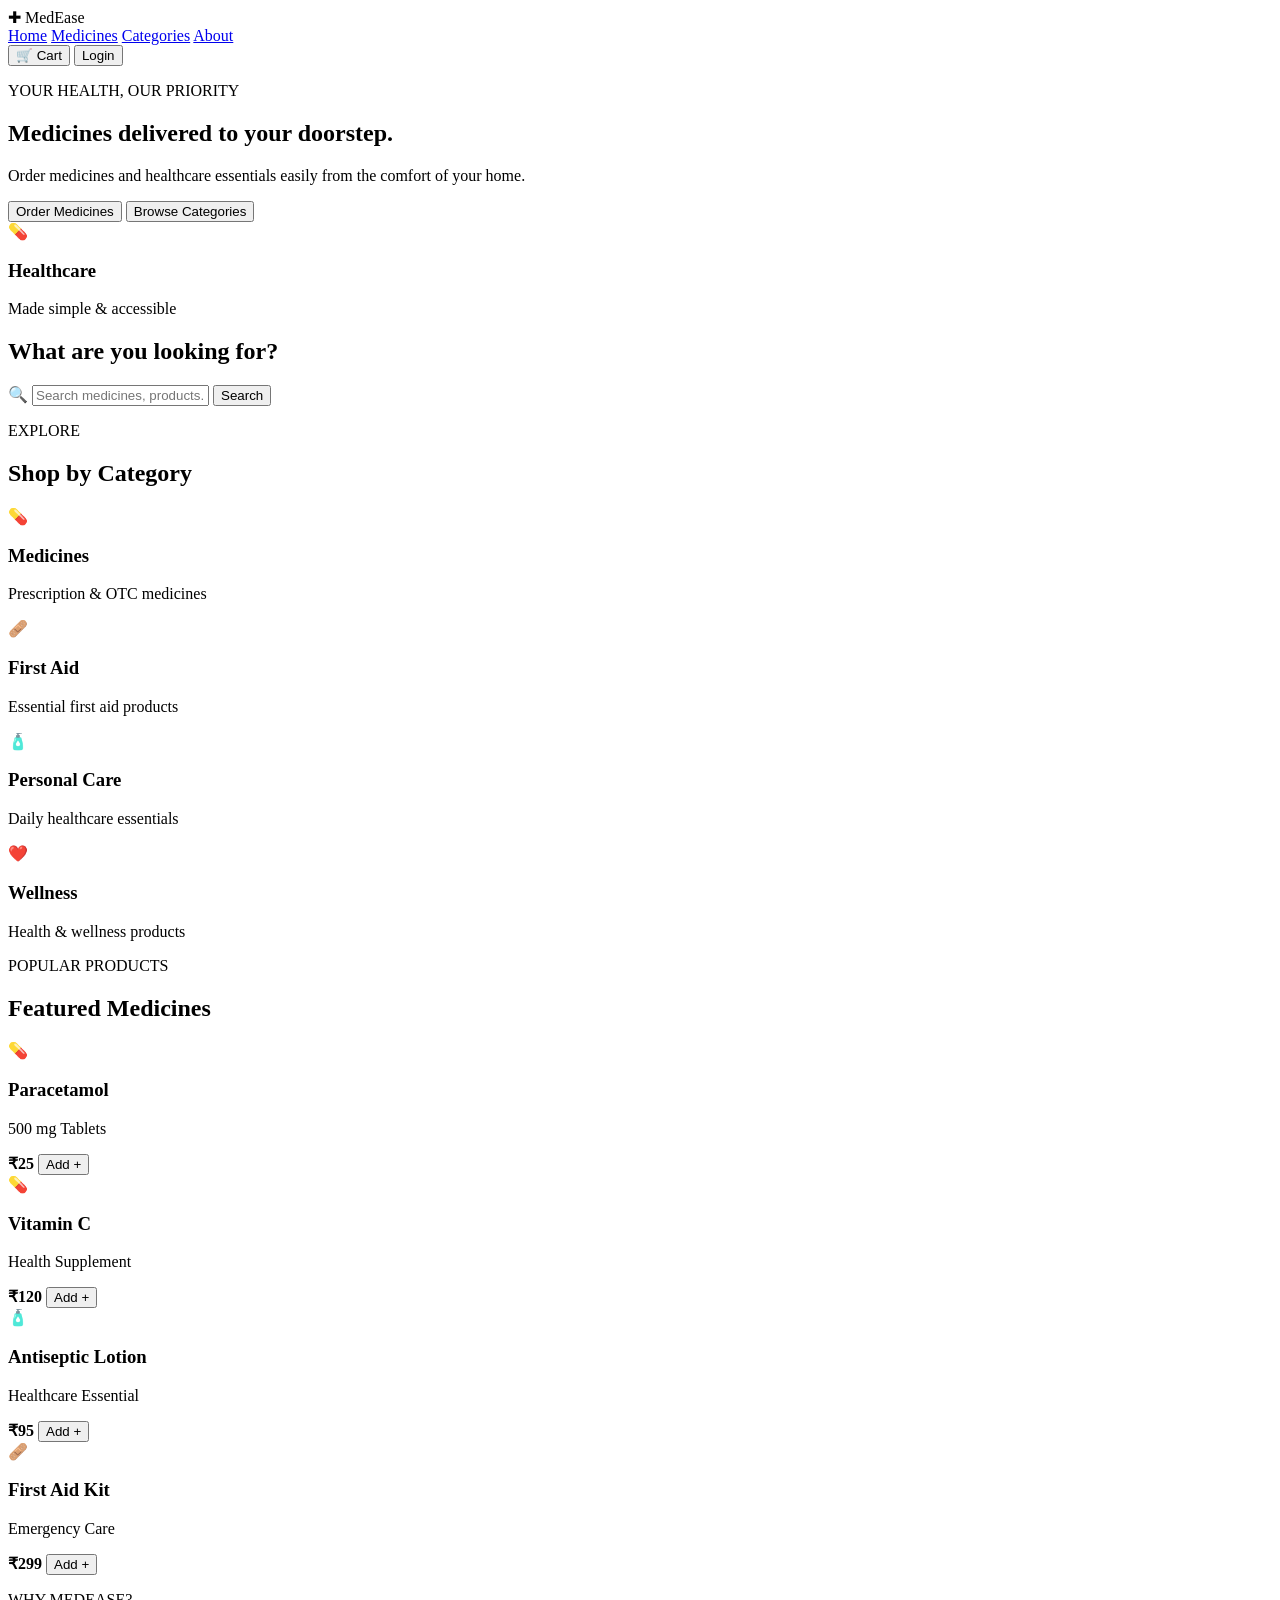
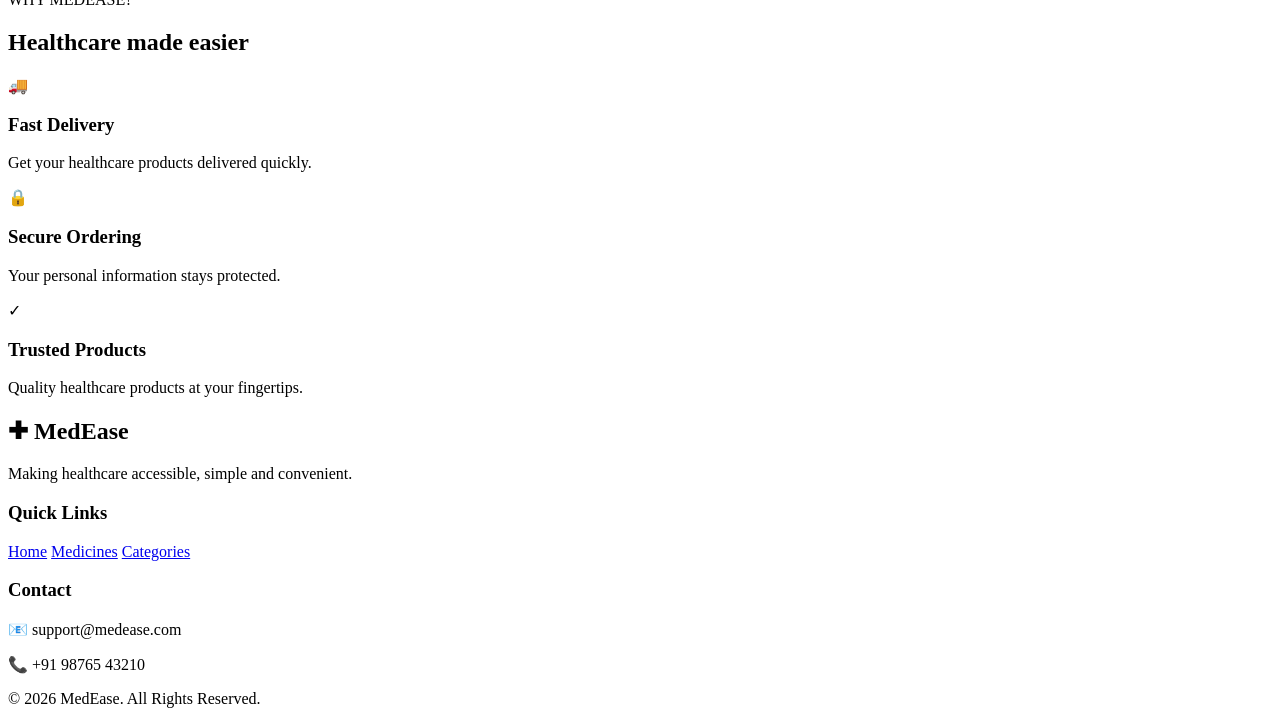
==== index.html @ 1527b053 "Create index.html" ====
<!DOCTYPE html>
<html lang="en">
<head>
    <meta charset="UTF-8">
    <meta name="viewport" content="width=device-width, initial-scale=1.0">

    <title>MedEase - Online Pharmacy</title>

    <link rel="stylesheet" href="style.css">
</head>

<body>

    <!-- Navigation Bar -->
    <header>
        <nav class="navbar">

            <div class="logo">
                <span>✚</span> MedEase
            </div>

            <div class="nav-links">
                <a href="#home">Home</a>
                <a href="#medicines">Medicines</a>
                <a href="#categories">Categories</a>
                <a href="#about">About</a>
            </div>

            <div class="nav-buttons">
                <button class="cart-btn">🛒 Cart</button>
                <button class="login-btn">Login</button>
            </div>

        </nav>
    </header>


    <!-- Hero Section -->
    <section class="hero" id="home">

        <div class="hero-content">

            <p class="small-title">YOUR HEALTH, OUR PRIORITY</p>

            <h1>
                Medicines delivered
                <span>to your doorstep.</span>
            </h1>

            <p class="hero-text">
                Order medicines and healthcare essentials easily
                from the comfort of your home.
            </p>

            <div class="hero-buttons">
                <button class="primary-btn">
                    Order Medicines
                </button>

                <button class="secondary-btn">
                    Browse Categories
                </button>
            </div>

        </div>

        <div class="hero-image">

            <div class="medicine-card">
                <div class="medicine-icon">💊</div>
                <h3>Healthcare</h3>
                <p>Made simple & accessible</p>
            </div>

        </div>

    </section>


    <!-- Search Section -->
    <section class="search-section">

        <h2>What are you looking for?</h2>

        <div class="search-box">

            <span>🔍</span>

            <input
                type="text"
                placeholder="Search medicines, products..."
            >

            <button>Search</button>

        </div>

    </section>


    <!-- Categories -->
    <section class="categories" id="categories">

        <div class="section-heading">
            <p>EXPLORE</p>
            <h2>Shop by Category</h2>
        </div>

        <div class="category-container">

            <div class="category-card">
                <div class="category-icon">💊</div>
                <h3>Medicines</h3>
                <p>Prescription & OTC medicines</p>
            </div>

            <div class="category-card">
                <div class="category-icon">🩹</div>
                <h3>First Aid</h3>
                <p>Essential first aid products</p>
            </div>

            <div class="category-card">
                <div class="category-icon">🧴</div>
                <h3>Personal Care</h3>
                <p>Daily healthcare essentials</p>
            </div>

            <div class="category-card">
                <div class="category-icon">❤️</div>
                <h3>Wellness</h3>
                <p>Health & wellness products</p>
            </div>

        </div>

    </section>


    <!-- Popular Medicines -->
    <section class="medicines" id="medicines">

        <div class="section-heading">

            <p>POPULAR PRODUCTS</p>

            <h2>Featured Medicines</h2>

        </div>

        <div class="medicine-container">

            <div class="product-card">

                <div class="product-image">💊</div>

                <h3>Paracetamol</h3>

                <p>500 mg Tablets</p>

                <div class="product-bottom">

                    <strong>₹25</strong>

                    <button>Add +</button>

                </div>

            </div>


            <div class="product-card">

                <div class="product-image">💊</div>

                <h3>Vitamin C</h3>

                <p>Health Supplement</p>

                <div class="product-bottom">

                    <strong>₹120</strong>

                    <button>Add +</button>

                </div>

            </div>


            <div class="product-card">

                <div class="product-image">🧴</div>

                <h3>Antiseptic Lotion</h3>

                <p>Healthcare Essential</p>

                <div class="product-bottom">

                    <strong>₹95</strong>

                    <button>Add +</button>

                </div>

            </div>


            <div class="product-card">

                <div class="product-image">🩹</div>

                <h3>First Aid Kit</h3>

                <p>Emergency Care</p>

                <div class="product-bottom">

                    <strong>₹299</strong>

                    <button>Add +</button>

                </div>

            </div>

        </div>

    </section>


    <!-- Why Choose Us -->
    <section class="why-us" id="about">

        <div class="section-heading">

            <p>WHY MEDEASE?</p>

            <h2>Healthcare made easier</h2>

        </div>

        <div class="features">

            <div class="feature">
                <span>🚚</span>
                <h3>Fast Delivery</h3>
                <p>Get your healthcare products delivered quickly.</p>
            </div>

            <div class="feature">
                <span>🔒</span>
                <h3>Secure Ordering</h3>
                <p>Your personal information stays protected.</p>
            </div>

            <div class="feature">
                <span>✓</span>
                <h3>Trusted Products</h3>
                <p>Quality healthcare products at your fingertips.</p>
            </div>

        </div>

    </section>


    <!-- Footer -->
    <footer>

        <div class="footer-content">

            <div>
                <h2>✚ MedEase</h2>
                <p>
                    Making healthcare accessible,
                    simple and convenient.
                </p>
            </div>

            <div>
                <h3>Quick Links</h3>
                <a href="#home">Home</a>
                <a href="#medicines">Medicines</a>
                <a href="#categories">Categories</a>
            </div>

            <div>
                <h3>Contact</h3>
                <p>📧 support@medease.com</p>
                <p>📞 +91 98765 43210</p>
            </div>

        </div>

        <div class="footer-bottom">
            © 2026 MedEase. All Rights Reserved.
        </div>

    </footer>


    <script src="script.js"></script>

</body>
</html>
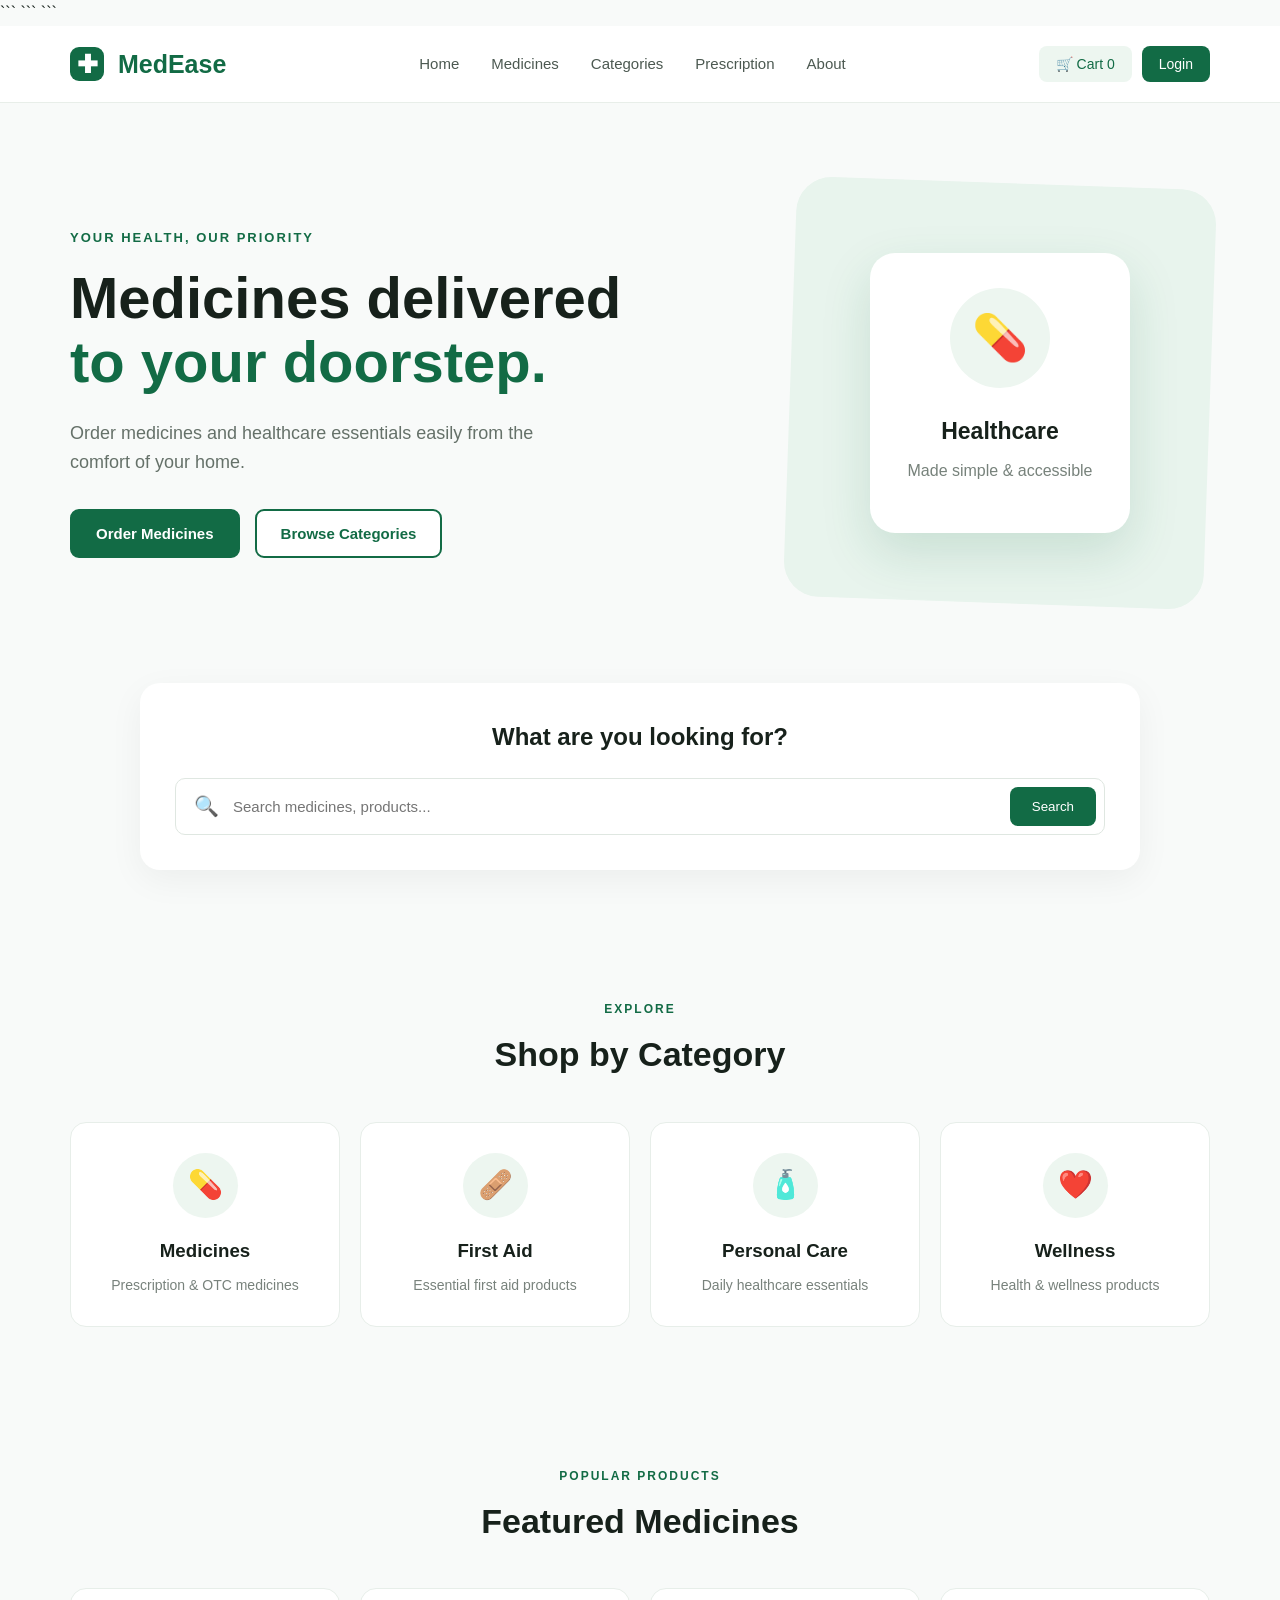
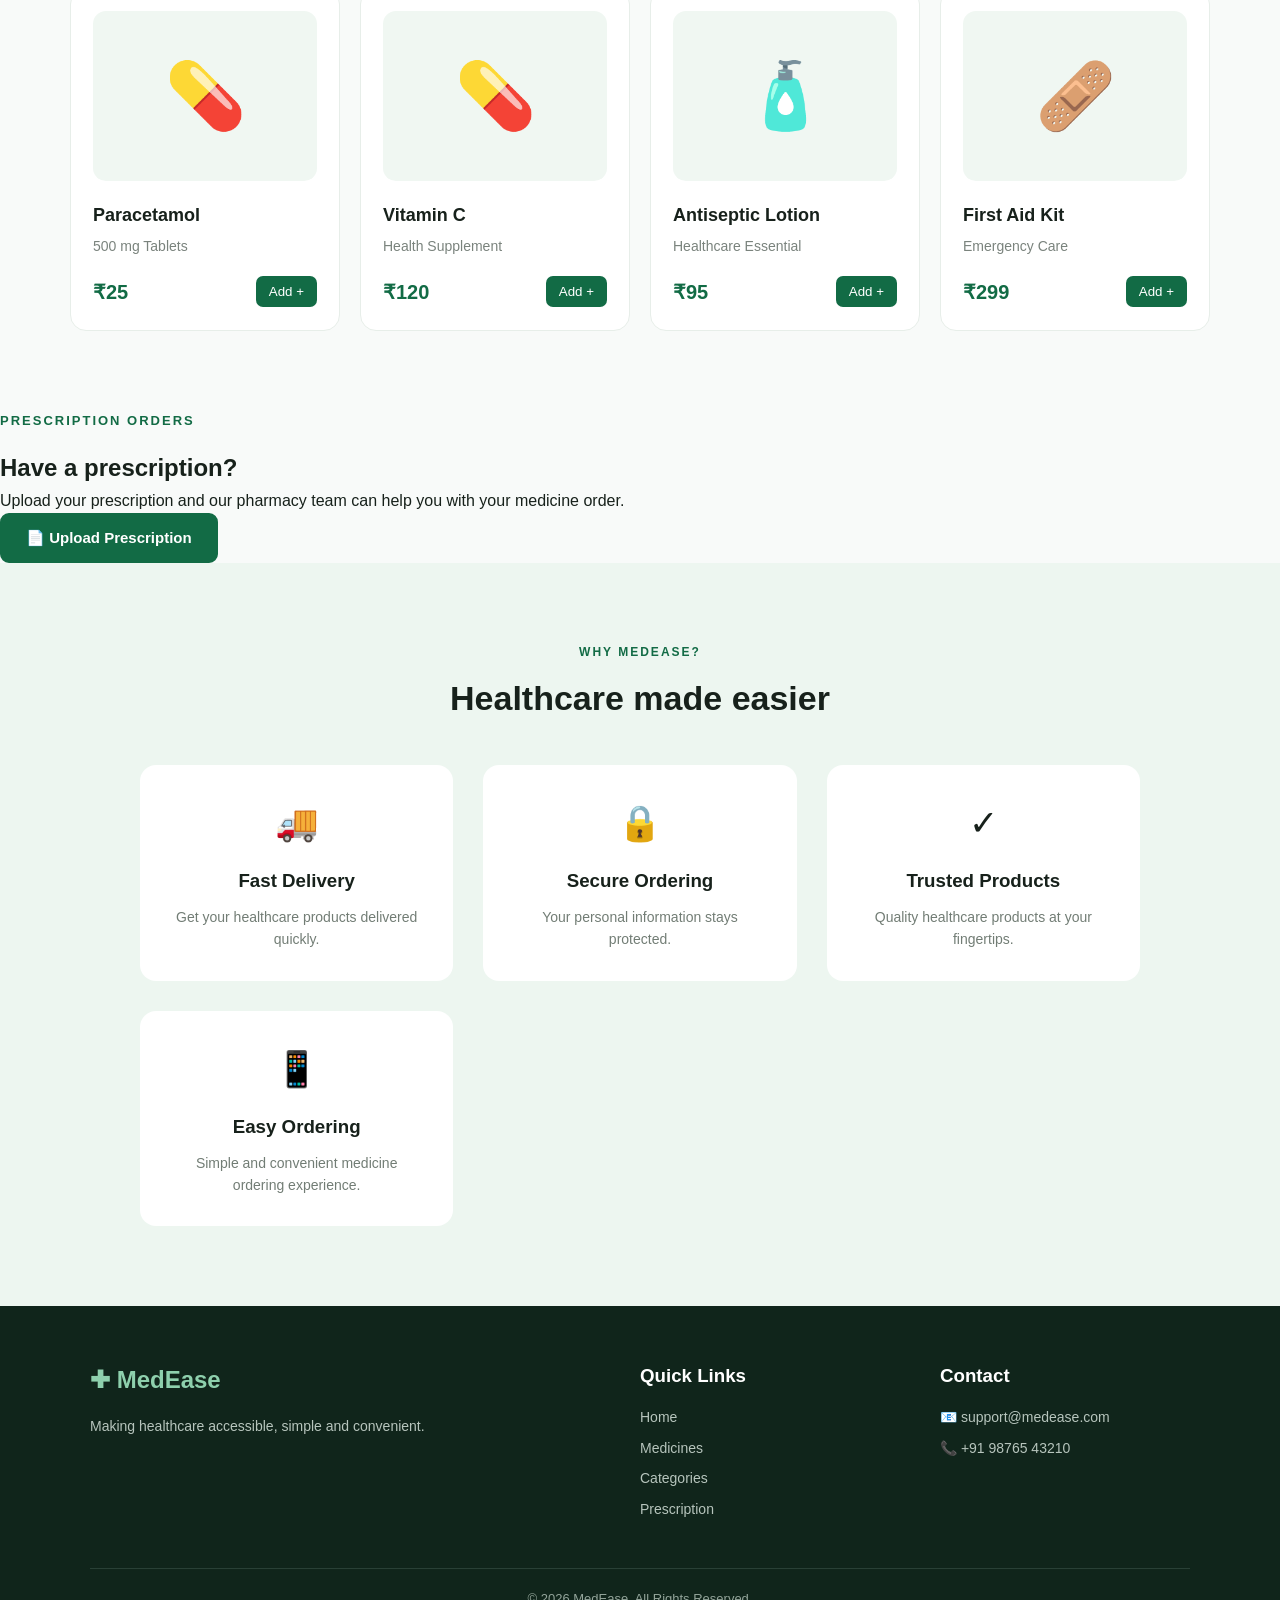
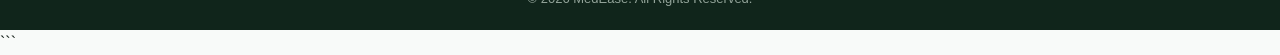
==== commit 9e5f204b: "Update index.html" ====
--- a/index.html
+++ b/index.html
@@ -1,307 +1,577 @@
 <!DOCTYPE html>
+
 <html lang="en">
+
 <head>
     <meta charset="UTF-8">
     <meta name="viewport" content="width=device-width, initial-scale=1.0">
 
-    <title>MedEase - Online Pharmacy</title>
-
-    <link rel="stylesheet" href="style.css">
+```
+<title>MedEase - Online Pharmacy</title>
+
+<link rel="stylesheet" href="style.css">
+```
+
 </head>
 
 <body>
 
-    <!-- Navigation Bar -->
-    <header>
-        <nav class="navbar">
-
-            <div class="logo">
-                <span>✚</span> MedEase
-            </div>
-
-            <div class="nav-links">
-                <a href="#home">Home</a>
-                <a href="#medicines">Medicines</a>
-                <a href="#categories">Categories</a>
-                <a href="#about">About</a>
-            </div>
-
-            <div class="nav-buttons">
-                <button class="cart-btn">🛒 Cart</button>
-                <button class="login-btn">Login</button>
-            </div>
-
-        </nav>
-    </header>
-
-
-    <!-- Hero Section -->
-    <section class="hero" id="home">
-
-        <div class="hero-content">
-
-            <p class="small-title">YOUR HEALTH, OUR PRIORITY</p>
-
-            <h1>
-                Medicines delivered
-                <span>to your doorstep.</span>
-            </h1>
-
-            <p class="hero-text">
-                Order medicines and healthcare essentials easily
-                from the comfort of your home.
-            </p>
-
-            <div class="hero-buttons">
-                <button class="primary-btn">
-                    Order Medicines
+```
+<!-- ================= NAVIGATION BAR ================= -->
+
+<header>
+    <nav class="navbar">
+
+        <div class="logo">
+            <span>✚</span> MedEase
+        </div>
+
+        <div class="nav-links">
+            <a href="#home">Home</a>
+            <a href="#medicines">Medicines</a>
+            <a href="#categories">Categories</a>
+            <a href="#prescription">Prescription</a>
+            <a href="#about">About</a>
+        </div>
+
+        <div class="nav-buttons">
+            <button class="cart-btn" id="cartBtn">
+                🛒 Cart <span id="cartCount">0</span>
+            </button>
+
+            <button class="login-btn" id="loginBtn">
+                Login
+            </button>
+        </div>
+
+    </nav>
+</header>
+
+
+<!-- ================= HERO SECTION ================= -->
+
+<section class="hero" id="home">
+
+    <div class="hero-content">
+
+        <p class="small-title">YOUR HEALTH, OUR PRIORITY</p>
+
+        <h1>
+            Medicines delivered
+            <span>to your doorstep.</span>
+        </h1>
+
+        <p class="hero-text">
+            Order medicines and healthcare essentials easily
+            from the comfort of your home.
+        </p>
+
+        <div class="hero-buttons">
+
+            <button class="primary-btn" id="orderMedicinesBtn">
+                Order Medicines
+            </button>
+
+            <button class="secondary-btn" id="browseCategoriesBtn">
+                Browse Categories
+            </button>
+
+        </div>
+
+    </div>
+
+
+    <div class="hero-image">
+
+        <div class="medicine-card">
+
+            <div class="medicine-icon">
+                💊
+            </div>
+
+            <h3>Healthcare</h3>
+
+            <p>
+                Made simple & accessible
+            </p>
+
+        </div>
+
+    </div>
+
+</section>
+
+
+<!-- ================= SEARCH SECTION ================= -->
+
+<section class="search-section">
+
+    <h2>What are you looking for?</h2>
+
+    <div class="search-box">
+
+        <span>🔍</span>
+
+        <input
+            type="text"
+            id="searchInput"
+            placeholder="Search medicines, products..."
+        >
+
+        <button id="searchBtn">
+            Search
+        </button>
+
+    </div>
+
+    <p id="searchMessage"></p>
+
+</section>
+
+
+<!-- ================= CATEGORIES ================= -->
+
+<section class="categories" id="categories">
+
+    <div class="section-heading">
+
+        <p>EXPLORE</p>
+
+        <h2>Shop by Category</h2>
+
+    </div>
+
+
+    <div class="category-container">
+
+        <div class="category-card" data-category="medicines">
+
+            <div class="category-icon">
+                💊
+            </div>
+
+            <h3>Medicines</h3>
+
+            <p>
+                Prescription & OTC medicines
+            </p>
+
+        </div>
+
+
+        <div class="category-card" data-category="firstaid">
+
+            <div class="category-icon">
+                🩹
+            </div>
+
+            <h3>First Aid</h3>
+
+            <p>
+                Essential first aid products
+            </p>
+
+        </div>
+
+
+        <div class="category-card" data-category="personalcare">
+
+            <div class="category-icon">
+                🧴
+            </div>
+
+            <h3>Personal Care</h3>
+
+            <p>
+                Daily healthcare essentials
+            </p>
+
+        </div>
+
+
+        <div class="category-card" data-category="wellness">
+
+            <div class="category-icon">
+                ❤️
+            </div>
+
+            <h3>Wellness</h3>
+
+            <p>
+                Health & wellness products
+            </p>
+
+        </div>
+
+    </div>
+
+</section>
+
+
+<!-- ================= FEATURED MEDICINES ================= -->
+
+<section class="medicines" id="medicines">
+
+    <div class="section-heading">
+
+        <p>POPULAR PRODUCTS</p>
+
+        <h2>Featured Medicines</h2>
+
+    </div>
+
+
+    <div class="medicine-container">
+
+
+        <!-- Product 1 -->
+
+        <div class="product-card" data-name="Paracetamol">
+
+            <div class="product-image">
+                💊
+            </div>
+
+            <h3>
+                Paracetamol
+            </h3>
+
+            <p>
+                500 mg Tablets
+            </p>
+
+            <div class="product-bottom">
+
+                <strong>
+                    ₹25
+                </strong>
+
+                <button
+                    class="add-cart"
+                    data-product="Paracetamol"
+                    data-price="25">
+                    Add +
                 </button>
 
-                <button class="secondary-btn">
-                    Browse Categories
+            </div>
+
+        </div>
+
+
+        <!-- Product 2 -->
+
+        <div class="product-card" data-name="Vitamin C">
+
+            <div class="product-image">
+                💊
+            </div>
+
+            <h3>
+                Vitamin C
+            </h3>
+
+            <p>
+                Health Supplement
+            </p>
+
+            <div class="product-bottom">
+
+                <strong>
+                    ₹120
+                </strong>
+
+                <button
+                    class="add-cart"
+                    data-product="Vitamin C"
+                    data-price="120">
+                    Add +
                 </button>
-            </div>
-
-        </div>
-
-        <div class="hero-image">
-
-            <div class="medicine-card">
-                <div class="medicine-icon">💊</div>
-                <h3>Healthcare</h3>
-                <p>Made simple & accessible</p>
-            </div>
-
-        </div>
-
-    </section>
-
-
-    <!-- Search Section -->
-    <section class="search-section">
-
-        <h2>What are you looking for?</h2>
-
-        <div class="search-box">
-
-            <span>🔍</span>
-
-            <input
-                type="text"
-                placeholder="Search medicines, products..."
-            >
-
-            <button>Search</button>
-
-        </div>
-
-    </section>
-
-
-    <!-- Categories -->
-    <section class="categories" id="categories">
-
-        <div class="section-heading">
-            <p>EXPLORE</p>
-            <h2>Shop by Category</h2>
-        </div>
-
-        <div class="category-container">
-
-            <div class="category-card">
-                <div class="category-icon">💊</div>
-                <h3>Medicines</h3>
-                <p>Prescription & OTC medicines</p>
-            </div>
-
-            <div class="category-card">
-                <div class="category-icon">🩹</div>
-                <h3>First Aid</h3>
-                <p>Essential first aid products</p>
-            </div>
-
-            <div class="category-card">
-                <div class="category-icon">🧴</div>
-                <h3>Personal Care</h3>
-                <p>Daily healthcare essentials</p>
-            </div>
-
-            <div class="category-card">
-                <div class="category-icon">❤️</div>
-                <h3>Wellness</h3>
-                <p>Health & wellness products</p>
-            </div>
-
-        </div>
-
-    </section>
-
-
-    <!-- Popular Medicines -->
-    <section class="medicines" id="medicines">
-
-        <div class="section-heading">
-
-            <p>POPULAR PRODUCTS</p>
-
-            <h2>Featured Medicines</h2>
-
-        </div>
-
-        <div class="medicine-container">
-
-            <div class="product-card">
-
-                <div class="product-image">💊</div>
-
-                <h3>Paracetamol</h3>
-
-                <p>500 mg Tablets</p>
-
-                <div class="product-bottom">
-
-                    <strong>₹25</strong>
-
-                    <button>Add +</button>
-
-                </div>
-
-            </div>
-
-
-            <div class="product-card">
-
-                <div class="product-image">💊</div>
-
-                <h3>Vitamin C</h3>
-
-                <p>Health Supplement</p>
-
-                <div class="product-bottom">
-
-                    <strong>₹120</strong>
-
-                    <button>Add +</button>
-
-                </div>
-
-            </div>
-
-
-            <div class="product-card">
-
-                <div class="product-image">🧴</div>
-
-                <h3>Antiseptic Lotion</h3>
-
-                <p>Healthcare Essential</p>
-
-                <div class="product-bottom">
-
-                    <strong>₹95</strong>
-
-                    <button>Add +</button>
-
-                </div>
-
-            </div>
-
-
-            <div class="product-card">
-
-                <div class="product-image">🩹</div>
-
-                <h3>First Aid Kit</h3>
-
-                <p>Emergency Care</p>
-
-                <div class="product-bottom">
-
-                    <strong>₹299</strong>
-
-                    <button>Add +</button>
-
-                </div>
-
-            </div>
-
-        </div>
-
-    </section>
-
-
-    <!-- Why Choose Us -->
-    <section class="why-us" id="about">
-
-        <div class="section-heading">
-
-            <p>WHY MEDEASE?</p>
-
-            <h2>Healthcare made easier</h2>
-
-        </div>
-
-        <div class="features">
-
-            <div class="feature">
-                <span>🚚</span>
-                <h3>Fast Delivery</h3>
-                <p>Get your healthcare products delivered quickly.</p>
-            </div>
-
-            <div class="feature">
-                <span>🔒</span>
-                <h3>Secure Ordering</h3>
-                <p>Your personal information stays protected.</p>
-            </div>
-
-            <div class="feature">
-                <span>✓</span>
-                <h3>Trusted Products</h3>
-                <p>Quality healthcare products at your fingertips.</p>
-            </div>
-
-        </div>
-
-    </section>
-
-
-    <!-- Footer -->
-    <footer>
-
-        <div class="footer-content">
-
-            <div>
-                <h2>✚ MedEase</h2>
-                <p>
-                    Making healthcare accessible,
-                    simple and convenient.
-                </p>
-            </div>
-
-            <div>
-                <h3>Quick Links</h3>
-                <a href="#home">Home</a>
-                <a href="#medicines">Medicines</a>
-                <a href="#categories">Categories</a>
-            </div>
-
-            <div>
-                <h3>Contact</h3>
-                <p>📧 support@medease.com</p>
-                <p>📞 +91 98765 43210</p>
-            </div>
-
-        </div>
-
-        <div class="footer-bottom">
-            © 2026 MedEase. All Rights Reserved.
-        </div>
-
-    </footer>
-
-
-    <script src="script.js"></script>
+
+            </div>
+
+        </div>
+
+
+        <!-- Product 3 -->
+
+        <div class="product-card" data-name="Antiseptic Lotion">
+
+            <div class="product-image">
+                🧴
+            </div>
+
+            <h3>
+                Antiseptic Lotion
+            </h3>
+
+            <p>
+                Healthcare Essential
+            </p>
+
+            <div class="product-bottom">
+
+                <strong>
+                    ₹95
+                </strong>
+
+                <button
+                    class="add-cart"
+                    data-product="Antiseptic Lotion"
+                    data-price="95">
+                    Add +
+                </button>
+
+            </div>
+
+        </div>
+
+
+        <!-- Product 4 -->
+
+        <div class="product-card" data-name="First Aid Kit">
+
+            <div class="product-image">
+                🩹
+            </div>
+
+            <h3>
+                First Aid Kit
+            </h3>
+
+            <p>
+                Emergency Care
+            </p>
+
+            <div class="product-bottom">
+
+                <strong>
+                    ₹299
+                </strong>
+
+                <button
+                    class="add-cart"
+                    data-product="First Aid Kit"
+                    data-price="299">
+                    Add +
+                </button>
+
+            </div>
+
+        </div>
+
+    </div>
+
+</section>
+
+
+<!-- ================= PRESCRIPTION SECTION ================= -->
+
+<section class="prescription" id="prescription">
+
+    <div class="prescription-content">
+
+        <p class="small-title">
+            PRESCRIPTION ORDERS
+        </p>
+
+        <h2>
+            Have a prescription?
+        </h2>
+
+        <p>
+            Upload your prescription and our pharmacy team
+            can help you with your medicine order.
+        </p>
+
+        <button
+            class="primary-btn"
+            id="uploadPrescriptionBtn">
+            📄 Upload Prescription
+        </button>
+
+        <input
+            type="file"
+            id="prescriptionFile"
+            accept=".jpg,.jpeg,.png,.pdf"
+            hidden
+        >
+
+        <p id="fileName"></p>
+
+    </div>
+
+</section>
+
+
+<!-- ================= WHY CHOOSE US ================= -->
+
+<section class="why-us" id="about">
+
+    <div class="section-heading">
+
+        <p>
+            WHY MEDEASE?
+        </p>
+
+        <h2>
+            Healthcare made easier
+        </h2>
+
+    </div>
+
+
+    <div class="features">
+
+
+        <div class="feature">
+
+            <span>🚚</span>
+
+            <h3>
+                Fast Delivery
+            </h3>
+
+            <p>
+                Get your healthcare products
+                delivered quickly.
+            </p>
+
+        </div>
+
+
+        <div class="feature">
+
+            <span>🔒</span>
+
+            <h3>
+                Secure Ordering
+            </h3>
+
+            <p>
+                Your personal information
+                stays protected.
+            </p>
+
+        </div>
+
+
+        <div class="feature">
+
+            <span>✓</span>
+
+            <h3>
+                Trusted Products
+            </h3>
+
+            <p>
+                Quality healthcare products
+                at your fingertips.
+            </p>
+
+        </div>
+
+
+        <div class="feature">
+
+            <span>📱</span>
+
+            <h3>
+                Easy Ordering
+            </h3>
+
+            <p>
+                Simple and convenient
+                medicine ordering experience.
+            </p>
+
+        </div>
+
+    </div>
+
+</section>
+
+
+<!-- ================= FOOTER ================= -->
+
+<footer>
+
+    <div class="footer-content">
+
+
+        <div>
+
+            <h2>
+                ✚ MedEase
+            </h2>
+
+            <p>
+                Making healthcare accessible,
+                simple and convenient.
+            </p>
+
+        </div>
+
+
+        <div>
+
+            <h3>
+                Quick Links
+            </h3>
+
+            <a href="#home">
+                Home
+            </a>
+
+            <a href="#medicines">
+                Medicines
+            </a>
+
+            <a href="#categories">
+                Categories
+            </a>
+
+            <a href="#prescription">
+                Prescription
+            </a>
+
+        </div>
+
+
+        <div>
+
+            <h3>
+                Contact
+            </h3>
+
+            <p>
+                📧 support@medease.com
+            </p>
+
+            <p>
+                📞 +91 98765 43210
+            </p>
+
+        </div>
+
+
+    </div>
+
+
+    <div class="footer-bottom">
+
+        © 2026 MedEase.
+        All Rights Reserved.
+
+    </div>
+
+</footer>
+
+
+<!-- ================= JAVASCRIPT ================= -->
+
+<script src="script.js"></script>
+```
 
 </body>
+
 </html>
--- a/style.css
+++ b/style.css
@@ -0,0 +1,671 @@
+* {
+    margin: 0;
+    padding: 0;
+    box-sizing: border-box;
+}
+
+html {
+    scroll-behavior: smooth;
+}
+
+body {
+    font-family: Arial, Helvetica, sans-serif;
+    background: #f8faf9;
+    color: #17211b;
+    line-height: 1.6;
+}
+
+/* =========================
+   NAVBAR
+========================= */
+
+header {
+    background: #ffffff;
+    border-bottom: 1px solid #e8eee9;
+    position: sticky;
+    top: 0;
+    z-index: 1000;
+}
+
+.navbar {
+    max-width: 1200px;
+    margin: auto;
+    padding: 18px 30px;
+
+    display: flex;
+    align-items: center;
+    justify-content: space-between;
+}
+
+.logo {
+    font-size: 25px;
+    font-weight: bold;
+    color: #126b45;
+}
+
+.logo span {
+    display: inline-flex;
+    align-items: center;
+    justify-content: center;
+
+    width: 34px;
+    height: 34px;
+
+    margin-right: 7px;
+
+    background: #126b45;
+    color: white;
+    border-radius: 9px;
+}
+
+.nav-links {
+    display: flex;
+    gap: 32px;
+}
+
+.nav-links a {
+    text-decoration: none;
+    color: #4c5951;
+    font-size: 15px;
+    font-weight: 500;
+}
+
+.nav-links a:hover {
+    color: #126b45;
+}
+
+.nav-buttons {
+    display: flex;
+    gap: 10px;
+}
+
+.cart-btn,
+.login-btn {
+    border: none;
+    padding: 10px 17px;
+    border-radius: 8px;
+    cursor: pointer;
+    font-size: 14px;
+}
+
+.cart-btn {
+    background: #edf6f0;
+    color: #126b45;
+}
+
+.login-btn {
+    background: #126b45;
+    color: white;
+}
+
+
+/* =========================
+   HERO
+========================= */
+
+.hero {
+    max-width: 1200px;
+    margin: auto;
+    min-height: 570px;
+
+    padding: 80px 30px;
+
+    display: flex;
+    align-items: center;
+    justify-content: space-between;
+    gap: 50px;
+}
+
+.hero-content {
+    max-width: 600px;
+}
+
+.small-title {
+    color: #126b45;
+    font-size: 13px;
+    font-weight: bold;
+    letter-spacing: 2px;
+    margin-bottom: 18px;
+}
+
+.hero h1 {
+    font-size: 58px;
+    line-height: 1.1;
+    margin-bottom: 25px;
+}
+
+.hero h1 span {
+    color: #126b45;
+}
+
+.hero-text {
+    color: #657169;
+    font-size: 18px;
+    max-width: 500px;
+    margin-bottom: 32px;
+}
+
+.hero-buttons {
+    display: flex;
+    gap: 15px;
+}
+
+.primary-btn,
+.secondary-btn {
+    padding: 14px 24px;
+    border-radius: 9px;
+    cursor: pointer;
+    font-size: 15px;
+    font-weight: bold;
+}
+
+.primary-btn {
+    background: #126b45;
+    color: white;
+    border: 2px solid #126b45;
+}
+
+.primary-btn:hover {
+    background: #0d5536;
+}
+
+.secondary-btn {
+    background: white;
+    color: #126b45;
+    border: 2px solid #126b45;
+}
+
+.secondary-btn:hover {
+    background: #edf6f0;
+}
+
+
+/* =========================
+   HERO IMAGE CARD
+========================= */
+
+.hero-image {
+    width: 420px;
+    height: 420px;
+
+    background: #e8f4ed;
+    border-radius: 35px;
+
+    display: flex;
+    align-items: center;
+    justify-content: center;
+
+    transform: rotate(2deg);
+}
+
+.medicine-card {
+    width: 260px;
+    height: 280px;
+
+    background: white;
+    border-radius: 25px;
+
+    padding: 35px;
+
+    text-align: center;
+
+    box-shadow: 0 20px 50px rgba(18, 107, 69, 0.15);
+
+    transform: rotate(-2deg);
+}
+
+.medicine-icon {
+    width: 100px;
+    height: 100px;
+
+    margin: auto;
+    margin-bottom: 25px;
+
+    border-radius: 50%;
+
+    background: #edf6f0;
+
+    display: flex;
+    align-items: center;
+    justify-content: center;
+
+    font-size: 45px;
+}
+
+.medicine-card h3 {
+    font-size: 23px;
+    margin-bottom: 8px;
+}
+
+.medicine-card p {
+    color: #77827b;
+}
+
+
+/* =========================
+   SEARCH
+========================= */
+
+.search-section {
+    max-width: 1000px;
+    margin: 0 auto 70px;
+
+    background: white;
+
+    padding: 35px;
+
+    border-radius: 20px;
+
+    box-shadow: 0 10px 35px rgba(0, 0, 0, 0.05);
+}
+
+.search-section h2 {
+    text-align: center;
+    margin-bottom: 22px;
+}
+
+.search-box {
+    display: flex;
+    align-items: center;
+
+    border: 1px solid #dfe7e1;
+    border-radius: 10px;
+
+    padding: 5px 8px 5px 18px;
+}
+
+.search-box span {
+    font-size: 20px;
+}
+
+.search-box input {
+    flex: 1;
+
+    border: none;
+    outline: none;
+
+    padding: 14px;
+
+    font-size: 15px;
+}
+
+.search-box button {
+    background: #126b45;
+    color: white;
+
+    border: none;
+    border-radius: 8px;
+
+    padding: 12px 22px;
+
+    cursor: pointer;
+}
+
+
+/* =========================
+   SECTION HEADING
+========================= */
+
+.section-heading {
+    text-align: center;
+    margin-bottom: 40px;
+}
+
+.section-heading p {
+    color: #126b45;
+    font-size: 12px;
+    font-weight: bold;
+    letter-spacing: 2px;
+    margin-bottom: 8px;
+}
+
+.section-heading h2 {
+    font-size: 34px;
+}
+
+
+/* =========================
+   CATEGORIES
+========================= */
+
+.categories {
+    max-width: 1200px;
+    margin: auto;
+    padding: 60px 30px;
+}
+
+.category-container {
+    display: grid;
+    grid-template-columns: repeat(4, 1fr);
+    gap: 20px;
+}
+
+.category-card {
+    background: white;
+
+    padding: 30px 20px;
+
+    border-radius: 16px;
+
+    text-align: center;
+
+    border: 1px solid #e7eee9;
+
+    transition: 0.3s;
+}
+
+.category-card:hover {
+    transform: translateY(-7px);
+    box-shadow: 0 15px 35px rgba(18, 107, 69, 0.1);
+}
+
+.category-icon {
+    width: 65px;
+    height: 65px;
+
+    margin: 0 auto 18px;
+
+    border-radius: 50%;
+
+    background: #edf6f0;
+
+    display: flex;
+    align-items: center;
+    justify-content: center;
+
+    font-size: 28px;
+}
+
+.category-card h3 {
+    margin-bottom: 8px;
+}
+
+.category-card p {
+    color: #78827c;
+    font-size: 14px;
+}
+
+
+/* =========================
+   MEDICINES
+========================= */
+
+.medicines {
+    max-width: 1200px;
+    margin: auto;
+    padding: 80px 30px;
+}
+
+.medicine-container {
+    display: grid;
+    grid-template-columns: repeat(4, 1fr);
+    gap: 20px;
+}
+
+.product-card {
+    background: white;
+
+    border-radius: 16px;
+
+    padding: 22px;
+
+    border: 1px solid #e7eee9;
+
+    transition: 0.3s;
+}
+
+.product-card:hover {
+    transform: translateY(-5px);
+    box-shadow: 0 15px 35px rgba(0, 0, 0, 0.07);
+}
+
+.product-image {
+    height: 170px;
+
+    background: #f0f7f2;
+
+    border-radius: 13px;
+
+    display: flex;
+    align-items: center;
+    justify-content: center;
+
+    font-size: 65px;
+
+    margin-bottom: 20px;
+}
+
+.product-card h3 {
+    font-size: 18px;
+    margin-bottom: 5px;
+}
+
+.product-card > p {
+    color: #7a837d;
+    font-size: 14px;
+}
+
+.product-bottom {
+    display: flex;
+    align-items: center;
+    justify-content: space-between;
+
+    margin-top: 18px;
+}
+
+.product-bottom strong {
+    font-size: 20px;
+    color: #126b45;
+}
+
+.product-bottom button {
+    border: none;
+
+    background: #126b45;
+    color: white;
+
+    padding: 8px 13px;
+
+    border-radius: 7px;
+
+    cursor: pointer;
+}
+
+
+/* =========================
+   WHY US
+========================= */
+
+.why-us {
+    background: #edf6f0;
+
+    padding: 80px 30px;
+}
+
+.features {
+    max-width: 1000px;
+    margin: auto;
+
+    display: grid;
+    grid-template-columns: repeat(3, 1fr);
+
+    gap: 30px;
+}
+
+.feature {
+    background: white;
+
+    padding: 30px;
+
+    border-radius: 16px;
+
+    text-align: center;
+}
+
+.feature span {
+    display: block;
+
+    font-size: 35px;
+
+    margin-bottom: 15px;
+}
+
+.feature h3 {
+    margin-bottom: 10px;
+}
+
+.feature p {
+    color: #727d75;
+    font-size: 14px;
+}
+
+
+/* =========================
+   FOOTER
+========================= */
+
+footer {
+    background: #10251b;
+    color: white;
+
+    padding: 55px 30px 20px;
+}
+
+.footer-content {
+    max-width: 1100px;
+    margin: auto;
+
+    display: grid;
+    grid-template-columns: 2fr 1fr 1fr;
+
+    gap: 50px;
+}
+
+.footer-content h2 {
+    color: #8ed0ad;
+    margin-bottom: 15px;
+}
+
+.footer-content h3 {
+    margin-bottom: 15px;
+}
+
+.footer-content p {
+    color: #b7c5bd;
+    font-size: 14px;
+    margin-bottom: 8px;
+}
+
+.footer-content a {
+    display: block;
+
+    color: #b7c5bd;
+
+    text-decoration: none;
+
+    margin-bottom: 8px;
+
+    font-size: 14px;
+}
+
+.footer-content a:hover {
+    color: white;
+}
+
+.footer-bottom {
+    max-width: 1100px;
+
+    margin: 40px auto 0;
+
+    padding-top: 20px;
+
+    border-top: 1px solid #294036;
+
+    text-align: center;
+
+    color: #93a49a;
+
+    font-size: 13px;
+}
+
+
+/* =========================
+   RESPONSIVE DESIGN
+========================= */
+
+@media (max-width: 900px) {
+
+    .nav-links {
+        display: none;
+    }
+
+    .hero {
+        flex-direction: column;
+        text-align: center;
+    }
+
+    .hero-text {
+        margin-left: auto;
+        margin-right: auto;
+    }
+
+    .hero-buttons {
+        justify-content: center;
+    }
+
+    .category-container,
+    .medicine-container {
+        grid-template-columns: repeat(2, 1fr);
+    }
+
+    .features {
+        grid-template-columns: 1fr;
+    }
+
+    .hero-image {
+        width: 350px;
+        height: 350px;
+    }
+}
+
+
+@media (max-width: 600px) {
+
+    .navbar {
+        padding: 15px;
+    }
+
+    .cart-btn {
+        display: none;
+    }
+
+    .hero {
+        padding: 60px 20px;
+    }
+
+    .hero h1 {
+        font-size: 40px;
+    }
+
+    .hero-image {
+        width: 290px;
+        height: 290px;
+    }
+
+    .category-container,
+    .medicine-container {
+        grid-template-columns: 1fr;
+    }
+
+    .search-section {
+        margin: 20px;
+    }
+
+    .search-box button {
+        padding: 10px;
+    }
+
+    .footer-content {
+        grid-template-columns: 1fr;
+    }
+}
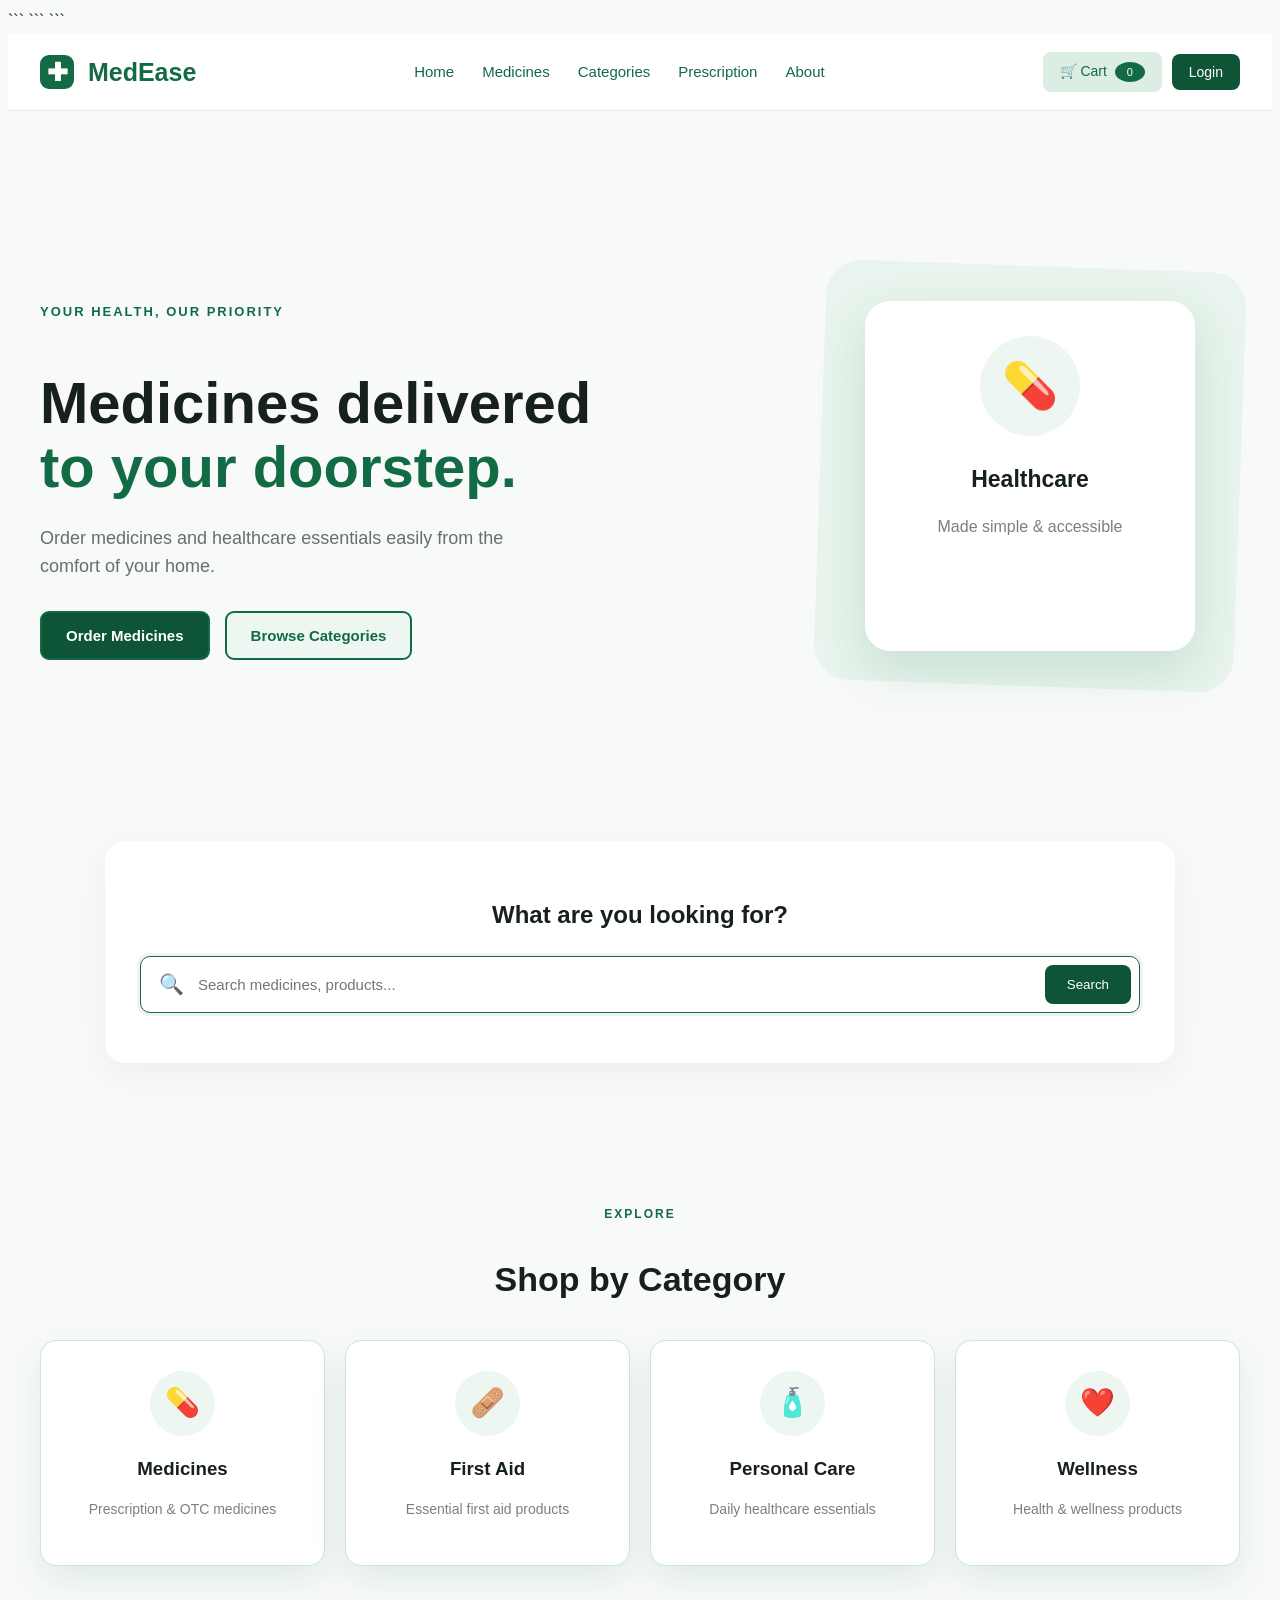
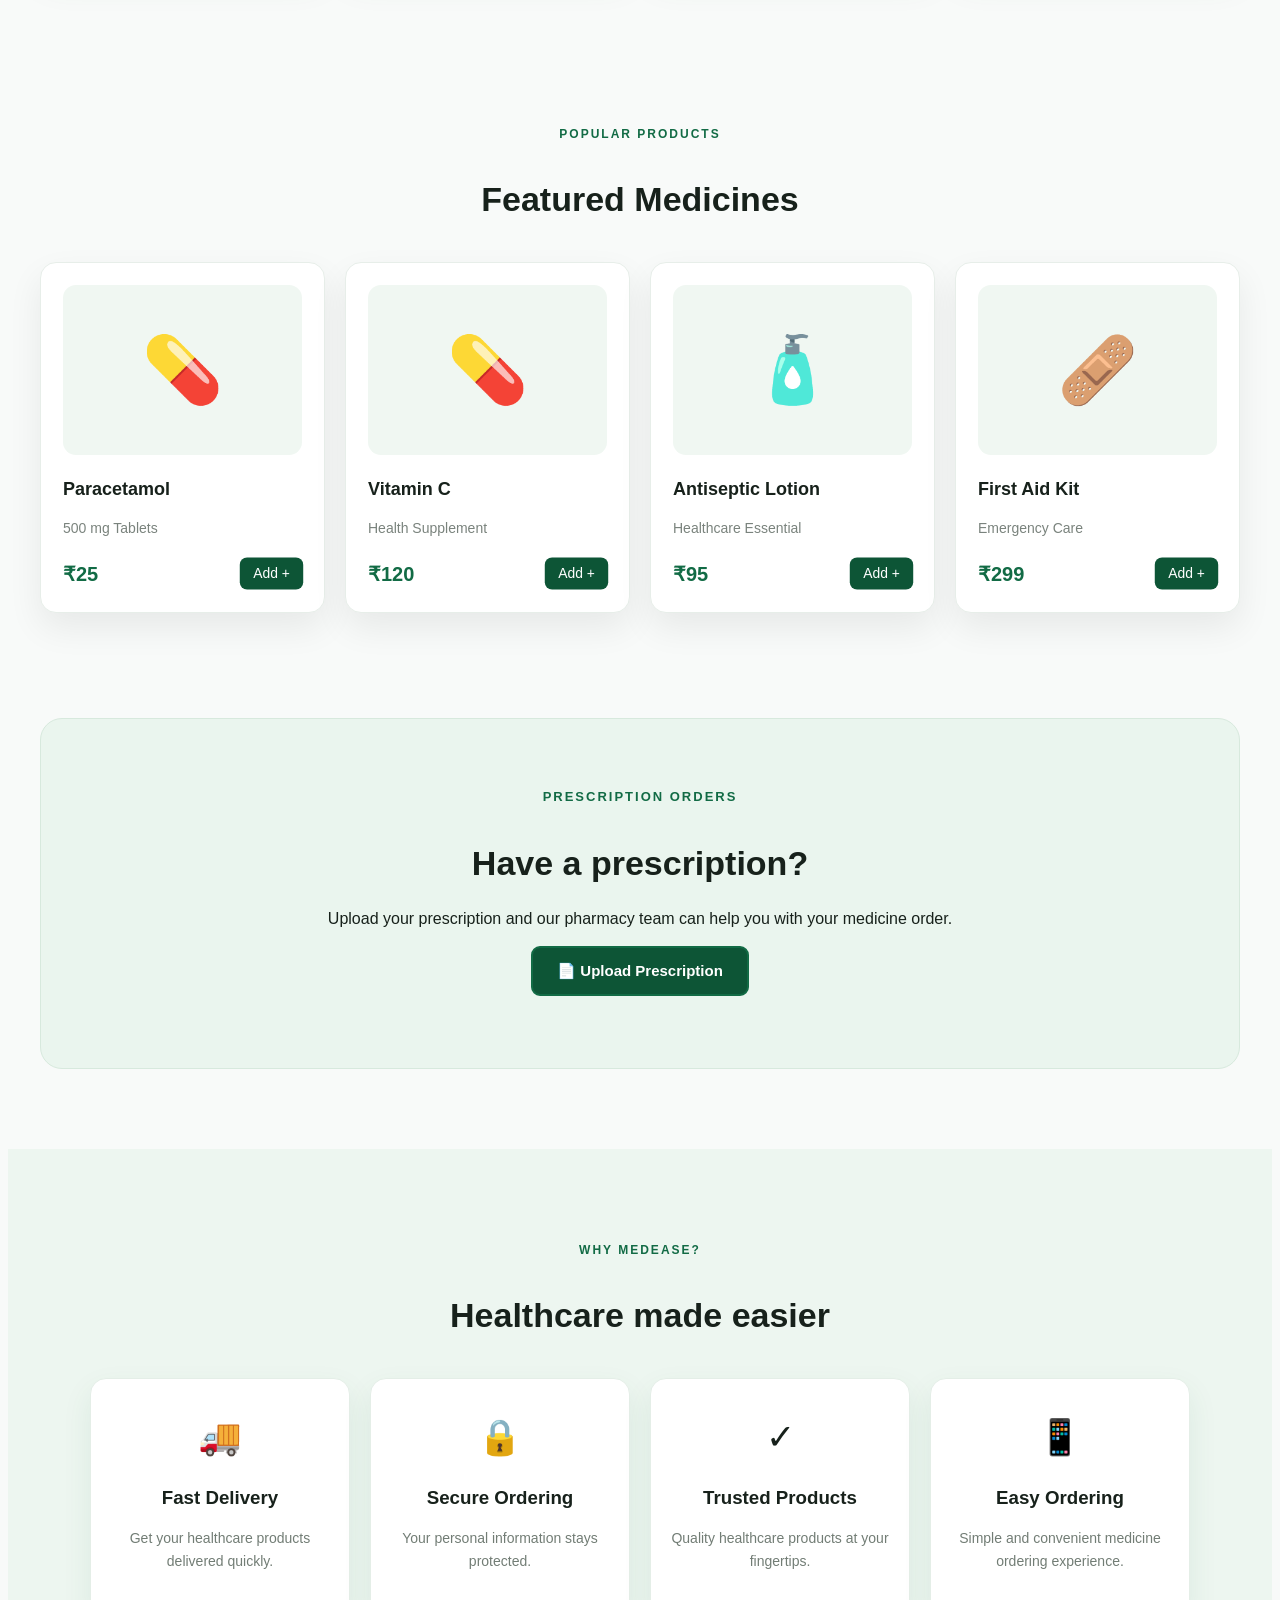
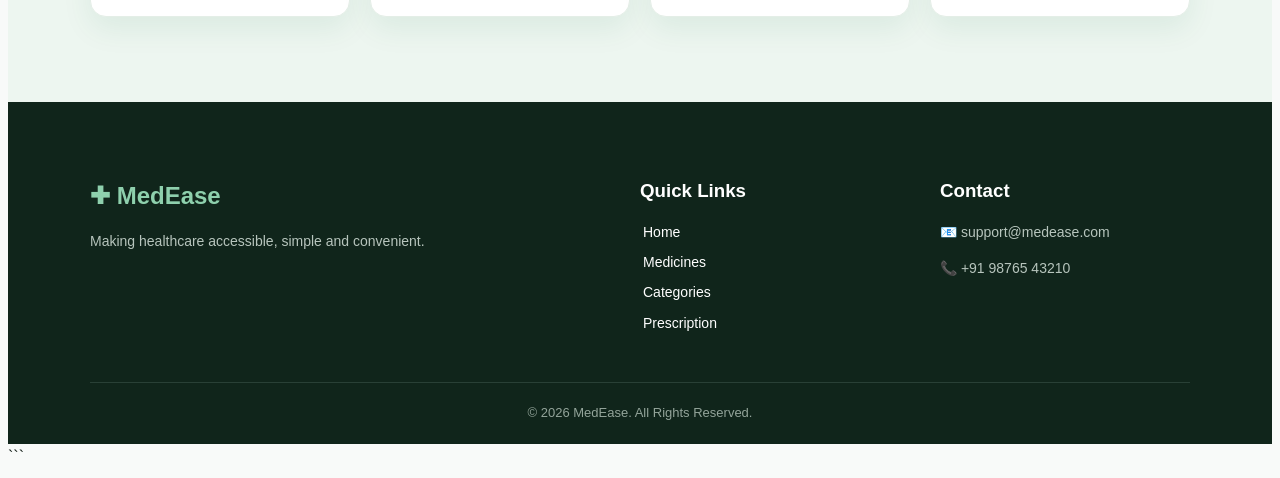
==== commit e6a5968d: "Update index.html" ====
--- a/index.html
+++ b/index.html
@@ -3,10 +3,11 @@
 <html lang="en">
 
 <head>
-    <meta charset="UTF-8">
-    <meta name="viewport" content="width=device-width, initial-scale=1.0">
 
 ```
+<meta charset="UTF-8">
+<meta name="viewport" content="width=device-width, initial-scale=1.0">
+
 <title>MedEase - Online Pharmacy</title>
 
 <link rel="stylesheet" href="style.css">
@@ -20,65 +21,113 @@
 <!-- ================= NAVIGATION BAR ================= -->
 
 <header>
+
     <nav class="navbar">
 
         <div class="logo">
             <span>✚</span> MedEase
         </div>
 
+
         <div class="nav-links">
+
             <a href="#home">Home</a>
+
             <a href="#medicines">Medicines</a>
+
             <a href="#categories">Categories</a>
+
             <a href="#prescription">Prescription</a>
+
             <a href="#about">About</a>
-        </div>
+
+        </div>
+
 
         <div class="nav-buttons">
-            <button class="cart-btn" id="cartBtn">
-                🛒 Cart <span id="cartCount">0</span>
+
+            <button
+                class="cart-btn"
+                id="cartBtn">
+
+                🛒 Cart
+                <span id="cartCount">0</span>
+
             </button>
 
-            <button class="login-btn" id="loginBtn">
+
+            <button
+                class="login-btn"
+                id="loginBtn">
+
                 Login
+
             </button>
+
         </div>
 
     </nav>
+
 </header>
 
 
+
 <!-- ================= HERO SECTION ================= -->
 
-<section class="hero" id="home">
+<section
+    class="hero"
+    id="home">
+
 
     <div class="hero-content">
 
-        <p class="small-title">YOUR HEALTH, OUR PRIORITY</p>
+        <p class="small-title">
+            YOUR HEALTH, OUR PRIORITY
+        </p>
+
 
         <h1>
+
             Medicines delivered
-            <span>to your doorstep.</span>
+
+            <span>
+                to your doorstep.
+            </span>
+
         </h1>
 
+
         <p class="hero-text">
-            Order medicines and healthcare essentials easily
-            from the comfort of your home.
+
+            Order medicines and healthcare essentials
+            easily from the comfort of your home.
+
         </p>
 
+
         <div class="hero-buttons">
 
-            <button class="primary-btn" id="orderMedicinesBtn">
+            <button
+                class="primary-btn"
+                id="orderMedicinesBtn">
+
                 Order Medicines
+
             </button>
 
-            <button class="secondary-btn" id="browseCategoriesBtn">
+
+            <button
+                class="secondary-btn"
+                id="browseCategoriesBtn">
+
                 Browse Categories
+
             </button>
 
         </div>
 
     </div>
+
 
 
     <div class="hero-image">
@@ -89,7 +138,9 @@
                 💊
             </div>
 
-            <h3>Healthcare</h3>
+            <h3>
+                Healthcare
+            </h3>
 
             <p>
                 Made simple & accessible
@@ -102,21 +153,28 @@
 </section>
 
 
+
 <!-- ================= SEARCH SECTION ================= -->
 
 <section class="search-section">
 
-    <h2>What are you looking for?</h2>
+    <h2>
+        What are you looking for?
+    </h2>
+
 
     <div class="search-box">
 
-        <span>🔍</span>
+        <span>
+            🔍
+        </span>
+
 
         <input
             type="text"
             id="searchInput"
-            placeholder="Search medicines, products..."
-        >
+            placeholder="Search medicines, products...">
+
 
         <button id="searchBtn">
             Search
@@ -124,33 +182,48 @@
 
     </div>
 
+
     <p id="searchMessage"></p>
 
 </section>
 
 
+
 <!-- ================= CATEGORIES ================= -->
 
-<section class="categories" id="categories">
+<section
+    class="categories"
+    id="categories">
+
 
     <div class="section-heading">
 
-        <p>EXPLORE</p>
-
-        <h2>Shop by Category</h2>
-
-    </div>
+        <p>
+            EXPLORE
+        </p>
+
+        <h2>
+            Shop by Category
+        </h2>
+
+    </div>
+
 
 
     <div class="category-container">
 
-        <div class="category-card" data-category="medicines">
+
+        <div
+            class="category-card"
+            data-category="medicines">
 
             <div class="category-icon">
                 💊
             </div>
 
-            <h3>Medicines</h3>
+            <h3>
+                Medicines
+            </h3>
 
             <p>
                 Prescription & OTC medicines
@@ -159,13 +232,18 @@
         </div>
 
 
-        <div class="category-card" data-category="firstaid">
+
+        <div
+            class="category-card"
+            data-category="firstaid">
 
             <div class="category-icon">
                 🩹
             </div>
 
-            <h3>First Aid</h3>
+            <h3>
+                First Aid
+            </h3>
 
             <p>
                 Essential first aid products
@@ -174,13 +252,18 @@
         </div>
 
 
-        <div class="category-card" data-category="personalcare">
+
+        <div
+            class="category-card"
+            data-category="personalcare">
 
             <div class="category-icon">
                 🧴
             </div>
 
-            <h3>Personal Care</h3>
+            <h3>
+                Personal Care
+            </h3>
 
             <p>
                 Daily healthcare essentials
@@ -189,13 +272,18 @@
         </div>
 
 
-        <div class="category-card" data-category="wellness">
+
+        <div
+            class="category-card"
+            data-category="wellness">
 
             <div class="category-icon">
                 ❤️
             </div>
 
-            <h3>Wellness</h3>
+            <h3>
+                Wellness
+            </h3>
 
             <p>
                 Health & wellness products
@@ -203,54 +291,73 @@
 
         </div>
 
+
     </div>
 
 </section>
 
 
+
 <!-- ================= FEATURED MEDICINES ================= -->
 
-<section class="medicines" id="medicines">
+<section
+    class="medicines"
+    id="medicines">
+
 
     <div class="section-heading">
 
-        <p>POPULAR PRODUCTS</p>
-
-        <h2>Featured Medicines</h2>
-
-    </div>
+        <p>
+            POPULAR PRODUCTS
+        </p>
+
+        <h2>
+            Featured Medicines
+        </h2>
+
+    </div>
+
 
 
     <div class="medicine-container">
 
 
-        <!-- Product 1 -->
-
-        <div class="product-card" data-name="Paracetamol">
+        <!-- PRODUCT 1 -->
+
+        <div
+            class="product-card"
+            data-name="Paracetamol">
+
 
             <div class="product-image">
                 💊
             </div>
 
+
             <h3>
                 Paracetamol
             </h3>
 
+
             <p>
                 500 mg Tablets
             </p>
+
 
             <div class="product-bottom">
 
                 <strong>
                     ₹25
                 </strong>
+
 
                 <button
                     class="add-cart"
                     data-product="Paracetamol"
                     data-price="25">
+
                     Add +
+
                 </button>
 
             </div>
@@ -258,33 +365,43 @@
         </div>
 
 
-        <!-- Product 2 -->
-
-        <div class="product-card" data-name="Vitamin C">
+
+        <!-- PRODUCT 2 -->
+
+        <div
+            class="product-card"
+            data-name="Vitamin C">
+
 
             <div class="product-image">
                 💊
             </div>
 
+
             <h3>
                 Vitamin C
             </h3>
 
+
             <p>
                 Health Supplement
             </p>
+
 
             <div class="product-bottom">
 
                 <strong>
                     ₹120
                 </strong>
+
 
                 <button
                     class="add-cart"
                     data-product="Vitamin C"
                     data-price="120">
+
                     Add +
+
                 </button>
 
             </div>
@@ -292,33 +409,43 @@
         </div>
 
 
-        <!-- Product 3 -->
-
-        <div class="product-card" data-name="Antiseptic Lotion">
+
+        <!-- PRODUCT 3 -->
+
+        <div
+            class="product-card"
+            data-name="Antiseptic Lotion">
+
 
             <div class="product-image">
                 🧴
             </div>
 
+
             <h3>
                 Antiseptic Lotion
             </h3>
 
+
             <p>
                 Healthcare Essential
             </p>
+
 
             <div class="product-bottom">
 
                 <strong>
                     ₹95
                 </strong>
+
 
                 <button
                     class="add-cart"
                     data-product="Antiseptic Lotion"
                     data-price="95">
+
                     Add +
+
                 </button>
 
             </div>
@@ -326,47 +453,62 @@
         </div>
 
 
-        <!-- Product 4 -->
-
-        <div class="product-card" data-name="First Aid Kit">
+
+        <!-- PRODUCT 4 -->
+
+        <div
+            class="product-card"
+            data-name="First Aid Kit">
+
 
             <div class="product-image">
                 🩹
             </div>
 
+
             <h3>
                 First Aid Kit
             </h3>
 
+
             <p>
                 Emergency Care
             </p>
+
 
             <div class="product-bottom">
 
                 <strong>
                     ₹299
                 </strong>
+
 
                 <button
                     class="add-cart"
                     data-product="First Aid Kit"
                     data-price="299">
+
                     Add +
+
                 </button>
 
             </div>
 
         </div>
 
+
     </div>
 
 </section>
 
 
+
 <!-- ================= PRESCRIPTION SECTION ================= -->
 
-<section class="prescription" id="prescription">
+<section
+    class="prescription"
+    id="prescription">
+
 
     <div class="prescription-content">
 
@@ -374,27 +516,35 @@
             PRESCRIPTION ORDERS
         </p>
 
+
         <h2>
             Have a prescription?
         </h2>
 
+
         <p>
-            Upload your prescription and our pharmacy team
-            can help you with your medicine order.
+
+            Upload your prescription and our pharmacy
+            team can help you with your medicine order.
+
         </p>
+
 
         <button
             class="primary-btn"
             id="uploadPrescriptionBtn">
+
             📄 Upload Prescription
+
         </button>
+
 
         <input
             type="file"
             id="prescriptionFile"
             accept=".jpg,.jpeg,.png,.pdf"
-            hidden
-        >
+            hidden>
+
 
         <p id="fileName"></p>
 
@@ -403,9 +553,13 @@
 </section>
 
 
+
 <!-- ================= WHY CHOOSE US ================= -->
 
-<section class="why-us" id="about">
+<section
+    class="why-us"
+    id="about">
+
 
     <div class="section-heading">
 
@@ -420,12 +574,15 @@
     </div>
 
 
+
     <div class="features">
 
 
         <div class="feature">
 
-            <span>🚚</span>
+            <span>
+                🚚
+            </span>
 
             <h3>
                 Fast Delivery
@@ -439,9 +596,12 @@
         </div>
 
 
+
         <div class="feature">
 
-            <span>🔒</span>
+            <span>
+                🔒
+            </span>
 
             <h3>
                 Secure Ordering
@@ -455,9 +615,12 @@
         </div>
 
 
+
         <div class="feature">
 
-            <span>✓</span>
+            <span>
+                ✓
+            </span>
 
             <h3>
                 Trusted Products
@@ -471,9 +634,12 @@
         </div>
 
 
+
         <div class="feature">
 
-            <span>📱</span>
+            <span>
+                📱
+            </span>
 
             <h3>
                 Easy Ordering
@@ -486,14 +652,17 @@
 
         </div>
 
+
     </div>
 
 </section>
 
 
+
 <!-- ================= FOOTER ================= -->
 
 <footer>
+
 
     <div class="footer-content">
 
@@ -512,24 +681,29 @@
         </div>
 
 
+
         <div>
 
             <h3>
                 Quick Links
             </h3>
+
 
             <a href="#home">
                 Home
             </a>
 
+
             <a href="#medicines">
                 Medicines
             </a>
 
+
             <a href="#categories">
                 Categories
             </a>
 
+
             <a href="#prescription">
                 Prescription
             </a>
@@ -537,6 +711,7 @@
         </div>
 
 
+
         <div>
 
             <h3>
@@ -555,6 +730,7 @@
 
 
     </div>
+
 
 
     <div class="footer-bottom">
@@ -564,7 +740,9 @@
 
     </div>
 
+
 </footer>
+
 
 
 <!-- ================= JAVASCRIPT ================= -->
--- a/style.css
+++ b/style.css
@@ -1,671 +1,1082 @@
-* {
-    margin: 0;
-    padding: 0;
-    box-sizing: border-box;
+/* =========================
+GLOBAL
+========================= */
+
+{
+margin: 0;
+padding: 0;
+box-sizing: border-box;
 }
 
 html {
-    scroll-behavior: smooth;
+scroll-behavior: smooth;
 }
 
 body {
-    font-family: Arial, Helvetica, sans-serif;
-    background: #f8faf9;
-    color: #17211b;
-    line-height: 1.6;
-}
-
-/* =========================
-   NAVBAR
+font-family: Arial, Helvetica, sans-serif;
+background: #f8faf9;
+color: #17211b;
+line-height: 1.6;
+}
+
+button,
+input {
+font-family: inherit;
+}
+
+button {
+cursor: pointer;
+}
+
+/* =========================
+NAVBAR
 ========================= */
 
 header {
-    background: #ffffff;
-    border-bottom: 1px solid #e8eee9;
-    position: sticky;
-    top: 0;
-    z-index: 1000;
+background: #ffffff;
+border-bottom: 1px solid #e8eee9;
+position: sticky;
+top: 0;
+z-index: 1000;
 }
 
 .navbar {
-    max-width: 1200px;
-    margin: auto;
-    padding: 18px 30px;
-
-    display: flex;
-    align-items: center;
-    justify-content: space-between;
+max-width: 1200px;
+margin: auto;
+padding: 18px 30px;
+
+display: flex;
+align-items: center;
+justify-content: space-between;
+
 }
 
 .logo {
-    font-size: 25px;
-    font-weight: bold;
-    color: #126b45;
+font-size: 25px;
+font-weight: bold;
+color: #126b45;
+white-space: nowrap;
 }
 
 .logo span {
-    display: inline-flex;
-    align-items: center;
-    justify-content: center;
-
-    width: 34px;
-    height: 34px;
-
-    margin-right: 7px;
-
-    background: #126b45;
-    color: white;
-    border-radius: 9px;
+display: inline-flex;
+align-items: center;
+justify-content: center;
+
+width: 34px;
+height: 34px;
+
+margin-right: 7px;
+
+background: #126b45;
+color: white;
+
+border-radius: 9px;
+
 }
 
 .nav-links {
-    display: flex;
-    gap: 32px;
+display: flex;
+gap: 28px;
 }
 
 .nav-links a {
-    text-decoration: none;
-    color: #4c5951;
-    font-size: 15px;
-    font-weight: 500;
-}
-
-.nav-links a:hover {
-    color: #126b45;
+text-decoration: none;
+color: #4c5951;
+
+font-size: 15px;
+font-weight: 500;
+
+transition: 0.3s;
+
+}
+
+.nav-links a {
+color: #126b45;
 }
 
 .nav-buttons {
-    display: flex;
-    gap: 10px;
+display: flex;
+align-items: center;
+gap: 10px;
 }
 
 .cart-btn,
 .login-btn {
-    border: none;
-    padding: 10px 17px;
-    border-radius: 8px;
-    cursor: pointer;
-    font-size: 14px;
+border: none;
+
+padding: 10px 17px;
+
+border-radius: 8px;
+
+font-size: 14px;
+
+transition: 0.3s;
+
 }
 
 .cart-btn {
-    background: #edf6f0;
-    color: #126b45;
+background: #edf6f0;
+color: #126b45;
+}
+
+.cart-btn {
+background: #dceee3;
 }
 
 .login-btn {
-    background: #126b45;
-    color: white;
-}
-
-
-/* =========================
-   HERO
+background: #126b45;
+color: white;
+}
+
+.login-btn {
+background: #0d5536;
+}
+
+#cartCount {
+display: inline-flex;
+align-items: center;
+justify-content: center;
+
+min-width: 20px;
+height: 20px;
+
+margin-left: 4px;
+
+padding: 0 5px;
+
+background: #126b45;
+color: white;
+
+border-radius: 50%;
+
+font-size: 11px;
+
+}
+
+/* =========================
+HERO
 ========================= */
 
 .hero {
-    max-width: 1200px;
-    margin: auto;
-    min-height: 570px;
-
-    padding: 80px 30px;
-
-    display: flex;
-    align-items: center;
-    justify-content: space-between;
-    gap: 50px;
+max-width: 1200px;
+margin: auto;
+
+min-height: 570px;
+
+padding: 80px 30px;
+
+display: flex;
+align-items: center;
+justify-content: space-between;
+
+gap: 50px;
+
 }
 
 .hero-content {
-    max-width: 600px;
+max-width: 600px;
 }
 
 .small-title {
-    color: #126b45;
-    font-size: 13px;
-    font-weight: bold;
-    letter-spacing: 2px;
-    margin-bottom: 18px;
+color: #126b45;
+
+font-size: 13px;
+font-weight: bold;
+
+letter-spacing: 2px;
+
+margin-bottom: 18px;
+
 }
 
 .hero h1 {
-    font-size: 58px;
-    line-height: 1.1;
-    margin-bottom: 25px;
+font-size: 58px;
+line-height: 1.1;
+
+margin-bottom: 25px;
+
 }
 
 .hero h1 span {
-    color: #126b45;
+display: block;
+color: #126b45;
 }
 
 .hero-text {
-    color: #657169;
-    font-size: 18px;
-    max-width: 500px;
-    margin-bottom: 32px;
+color: #657169;
+
+font-size: 18px;
+
+max-width: 500px;
+
+margin-bottom: 32px;
+
 }
 
 .hero-buttons {
-    display: flex;
-    gap: 15px;
+display: flex;
+gap: 15px;
 }
 
 .primary-btn,
 .secondary-btn {
-    padding: 14px 24px;
-    border-radius: 9px;
-    cursor: pointer;
-    font-size: 15px;
-    font-weight: bold;
+padding: 14px 24px;
+
+border-radius: 9px;
+
+font-size: 15px;
+font-weight: bold;
+
+transition: 0.3s;
+
 }
 
 .primary-btn {
-    background: #126b45;
-    color: white;
-    border: 2px solid #126b45;
-}
-
-.primary-btn:hover {
-    background: #0d5536;
+background: #126b45;
+color: white;
+
+border: 2px solid #126b45;
+
+}
+
+.primary-btn {
+background: #0d5536;
+transform: translateY(-2px);
 }
 
 .secondary-btn {
-    background: white;
-    color: #126b45;
-    border: 2px solid #126b45;
-}
-
-.secondary-btn:hover {
-    background: #edf6f0;
-}
-
-
-/* =========================
-   HERO IMAGE CARD
+background: white;
+color: #126b45;
+
+border: 2px solid #126b45;
+
+}
+
+.secondary-btn {
+background: #edf6f0;
+transform: translateY(-2px);
+}
+
+/* =========================
+HERO IMAGE CARD
 ========================= */
 
 .hero-image {
-    width: 420px;
-    height: 420px;
-
-    background: #e8f4ed;
-    border-radius: 35px;
-
-    display: flex;
-    align-items: center;
+width: 420px;
+height: 420px;
+
+flex-shrink: 0;
+
+background: #e8f4ed;
+
+border-radius: 35px;
+
+display: flex;
+align-items: center;
+justify-content: center;
+
+transform: rotate(2deg);
+
+}
+
+.medicine-card {
+width: 260px;
+height: 280px;
+
+background: white;
+
+border-radius: 25px;
+
+padding: 35px;
+
+text-align: center;
+
+box-shadow:
+    0 20px 50px rgba(18, 107, 69, 0.15);
+
+transform: rotate(-2deg);
+
+}
+
+.medicine-icon {
+width: 100px;
+height: 100px;
+
+margin: 0 auto 25px;
+
+border-radius: 50%;
+
+background: #edf6f0;
+
+display: flex;
+align-items: center;
+justify-content: center;
+
+font-size: 45px;
+
+}
+
+.medicine-card h3 {
+font-size: 23px;
+margin-bottom: 8px;
+}
+
+.medicine-card p {
+color: #77827b;
+}
+
+/* =========================
+SEARCH
+========================= */
+
+.search-section {
+max-width: 1000px;
+
+margin: 0 auto 70px;
+
+background: white;
+
+padding: 35px;
+
+border-radius: 20px;
+
+box-shadow:
+    0 10px 35px rgba(0, 0, 0, 0.05);
+
+}
+
+.search-section h2 {
+text-align: center;
+
+margin-bottom: 22px;
+
+}
+
+.search-box {
+display: flex;
+align-items: center;
+
+border: 1px solid #dfe7e1;
+
+border-radius: 10px;
+
+padding: 5px 8px 5px 18px;
+
+transition: 0.3s;
+
+}
+
+.search-box {
+border-color: #126b45;
+
+box-shadow:
+    0 0 0 3px rgba(18, 107, 69, 0.08);
+
+}
+
+.search-box span {
+font-size: 20px;
+}
+
+.search-box input {
+flex: 1;
+
+border: none;
+outline: none;
+
+padding: 14px;
+
+font-size: 15px;
+
+background: transparent;
+
+}
+
+.search-box button {
+background: #126b45;
+color: white;
+
+border: none;
+
+border-radius: 8px;
+
+padding: 12px 22px;
+
+transition: 0.3s;
+
+}
+
+.search-box button {
+background: #0d5536;
+}
+
+#searchMessage {
+text-align: center;
+
+margin-top: 15px;
+
+color: #657169;
+
+font-size: 14px;
+
+}
+
+/* =========================
+SECTION HEADING
+========================= */
+
+.section-heading {
+text-align: center;
+
+margin-bottom: 40px;
+
+}
+
+.section-heading p {
+color: #126b45;
+
+font-size: 12px;
+font-weight: bold;
+
+letter-spacing: 2px;
+
+margin-bottom: 8px;
+
+}
+
+.section-heading h2 {
+font-size: 34px;
+}
+
+/* =========================
+CATEGORIES
+========================= */
+
+.categories {
+max-width: 1200px;
+
+margin: auto;
+
+padding: 60px 30px;
+
+}
+
+.category-container {
+display: grid;
+
+grid-template-columns:
+    repeat(4, 1fr);
+
+gap: 20px;
+
+}
+
+.category-card {
+background: white;
+
+padding: 30px 20px;
+
+border-radius: 16px;
+
+text-align: center;
+
+border: 1px solid #e7eee9;
+
+transition: 0.3s;
+
+cursor: pointer;
+
+}
+
+.category-card {
+transform: translateY(-7px);
+
+box-shadow:
+    0 15px 35px rgba(18, 107, 69, 0.1);
+
+border-color: #cfe4d7;
+
+}
+
+.category-icon {
+width: 65px;
+height: 65px;
+
+margin: 0 auto 18px;
+
+border-radius: 50%;
+
+background: #edf6f0;
+
+display: flex;
+align-items: center;
+justify-content: center;
+
+font-size: 28px;
+
+}
+
+.category-card h3 {
+margin-bottom: 8px;
+}
+
+.category-card p {
+color: #78827c;
+
+font-size: 14px;
+
+}
+
+/* =========================
+MEDICINES
+========================= */
+
+.medicines {
+max-width: 1200px;
+
+margin: auto;
+
+padding: 80px 30px;
+
+}
+
+.medicine-container {
+display: grid;
+
+grid-template-columns:
+    repeat(4, 1fr);
+
+gap: 20px;
+
+}
+
+.product-card {
+background: white;
+
+border-radius: 16px;
+
+padding: 22px;
+
+border: 1px solid #e7eee9;
+
+transition: 0.3s;
+
+}
+
+.product-card {
+transform: translateY(-5px);
+
+box-shadow:
+    0 15px 35px rgba(0, 0, 0, 0.07);
+
+}
+
+.product-image {
+height: 170px;
+
+background: #f0f7f2;
+
+border-radius: 13px;
+
+display: flex;
+align-items: center;
+justify-content: center;
+
+font-size: 65px;
+
+margin-bottom: 20px;
+
+}
+
+.product-card h3 {
+font-size: 18px;
+
+margin-bottom: 5px;
+
+}
+
+.product-card > p {
+color: #7a837d;
+
+font-size: 14px;
+
+}
+
+.product-bottom {
+display: flex;
+
+align-items: center;
+
+justify-content: space-between;
+
+margin-top: 18px;
+
+}
+
+.product-bottom strong {
+font-size: 20px;
+
+color: #126b45;
+
+}
+
+.product-bottom button {
+border: none;
+
+background: #126b45;
+
+color: white;
+
+padding: 8px 13px;
+
+border-radius: 7px;
+
+transition: 0.3s;
+
+}
+
+.product-bottom button {
+background: #0d5536;
+
+transform: scale(1.04);
+
+}
+
+/* =========================
+PRESCRIPTION
+========================= */
+
+.prescription {
+max-width: 1200px;
+
+margin: 20px auto 80px;
+
+padding: 0 30px;
+
+}
+
+.prescription-content {
+background: #eaf5ee;
+
+border: 1px solid #d7e9dd;
+
+border-radius: 22px;
+
+padding: 55px;
+
+text-align: center;
+
+}
+
+.prescription-content h2 {
+font-size: 34px;
+
+margin-bottom: 12px;
+
+}
+
+.prescription-content > p(.small-title)(#fileName) {
+max-width: 600px;
+
+margin: 0 auto 25px;
+
+color: #657169;
+
+}
+
+#fileName {
+margin-top: 15px;
+
+color: #126b45;
+
+font-size: 14px;
+
+font-weight: bold;
+
+}
+
+/* =========================
+WHY US
+========================= */
+
+.why-us {
+background: #edf6f0;
+
+padding: 80px 30px;
+
+}
+
+.features {
+max-width: 1100px;
+
+margin: auto;
+
+display: grid;
+
+grid-template-columns:
+    repeat(4, 1fr);
+
+gap: 20px;
+
+}
+
+.feature {
+background: white;
+
+padding: 30px 20px;
+
+border-radius: 16px;
+
+text-align: center;
+
+border: 1px solid #e4eee7;
+
+transition: 0.3s;
+
+}
+
+.feature {
+transform: translateY(-5px);
+
+box-shadow:
+    0 12px 30px rgba(18, 107, 69, 0.08);
+
+}
+
+.feature span {
+display: block;
+
+font-size: 35px;
+
+margin-bottom: 15px;
+
+}
+
+.feature h3 {
+margin-bottom: 10px;
+}
+
+.feature p {
+color: #727d75;
+
+font-size: 14px;
+
+}
+
+/* =========================
+FOOTER
+========================= */
+
+footer {
+background: #10251b;
+
+color: white;
+
+padding: 55px 30px 20px;
+
+}
+
+.footer-content {
+max-width: 1100px;
+
+margin: auto;
+
+display: grid;
+
+grid-template-columns:
+    2fr 1fr 1fr;
+
+gap: 50px;
+
+}
+
+.footer-content h2 {
+color: #8ed0ad;
+
+margin-bottom: 15px;
+
+}
+
+.footer-content h3 {
+margin-bottom: 15px;
+}
+
+.footer-content p {
+color: #b7c5bd;
+
+font-size: 14px;
+
+margin-bottom: 8px;
+
+}
+
+.footer-content a {
+display: block;
+
+color: #b7c5bd;
+
+text-decoration: none;
+
+margin-bottom: 8px;
+
+font-size: 14px;
+
+transition: 0.3s;
+
+}
+
+.footer-content a {
+color: white;
+
+transform: translateX(3px);
+
+}
+
+.footer-bottom {
+max-width: 1100px;
+
+margin: 40px auto 0;
+
+padding-top: 20px;
+
+border-top: 1px solid #294036;
+
+text-align: center;
+
+color: #93a49a;
+
+font-size: 13px;
+
+}
+
+/* =========================
+RESPONSIVE - TABLET
+========================= */
+
+@media (max-width: 1000px) {
+
+.nav-links {
+    gap: 15px;
+}
+
+.nav-links a {
+    font-size: 14px;
+}
+
+.hero h1 {
+    font-size: 48px;
+}
+
+.hero-image {
+    width: 360px;
+    height: 360px;
+}
+
+.category-container,
+.medicine-container {
+    grid-template-columns:
+        repeat(2, 1fr);
+}
+
+.features {
+    grid-template-columns:
+        repeat(2, 1fr);
+}
+
+}
+
+/* =========================
+RESPONSIVE - MOBILE
+========================= */
+
+@media (max-width: 700px) {
+
+.navbar {
+    padding: 15px 20px;
+}
+
+.nav-links {
+    display: none;
+}
+
+.nav-buttons {
+    gap: 6px;
+}
+
+.cart-btn,
+.login-btn {
+    padding: 9px 12px;
+    font-size: 13px;
+}
+
+.hero {
+    flex-direction: column;
+
+    text-align: center;
+
+    padding: 60px 20px;
+}
+
+.hero-content {
+    max-width: 100%;
+}
+
+.hero h1 {
+    font-size: 40px;
+}
+
+.hero-text {
+    margin-left: auto;
+    margin-right: auto;
+
+    font-size: 16px;
+}
+
+.hero-buttons {
     justify-content: center;
 
-    transform: rotate(2deg);
+    flex-wrap: wrap;
+}
+
+.hero-image {
+    width: 290px;
+    height: 290px;
 }
 
 .medicine-card {
+    width: 220px;
+    height: 235px;
+
+    padding: 25px;
+}
+
+.medicine-icon {
+    width: 75px;
+    height: 75px;
+
+    font-size: 35px;
+
+    margin-bottom: 18px;
+}
+
+.medicine-card h3 {
+    font-size: 20px;
+}
+
+.search-section {
+    margin: 20px;
+
+    padding: 25px 20px;
+}
+
+.search-box {
+    padding-left: 12px;
+}
+
+.search-box input {
+    min-width: 0;
+
+    padding: 12px 8px;
+}
+
+.search-box button {
+    padding: 10px 13px;
+}
+
+.categories,
+.medicines {
+    padding: 60px 20px;
+}
+
+.category-container,
+.medicine-container {
+    grid-template-columns: 1fr;
+}
+
+.section-heading h2 {
+    font-size: 29px;
+}
+
+.prescription {
+    padding: 0 20px;
+}
+
+.prescription-content {
+    padding: 40px 20px;
+}
+
+.prescription-content h2 {
+    font-size: 29px;
+}
+
+.features {
+    grid-template-columns: 1fr;
+}
+
+.why-us {
+    padding: 60px 20px;
+}
+
+.footer-content {
+    grid-template-columns: 1fr;
+
+    gap: 30px;
+}
+
+}
+
+/* =========================
+VERY SMALL SCREEN
+========================= */
+
+@media (max-width: 420px) {
+
+.logo {
+    font-size: 21px;
+}
+
+.logo span {
+    width: 30px;
+    height: 30px;
+}
+
+.login-btn {
+    padding: 8px 10px;
+}
+
+.cart-btn {
+    display: none;
+}
+
+.hero h1 {
+    font-size: 34px;
+}
+
+.hero-image {
     width: 260px;
-    height: 280px;
-
-    background: white;
-    border-radius: 25px;
-
-    padding: 35px;
-
-    text-align: center;
-
-    box-shadow: 0 20px 50px rgba(18, 107, 69, 0.15);
-
-    transform: rotate(-2deg);
-}
-
-.medicine-icon {
-    width: 100px;
-    height: 100px;
-
-    margin: auto;
-    margin-bottom: 25px;
-
-    border-radius: 50%;
-
-    background: #edf6f0;
-
-    display: flex;
-    align-items: center;
-    justify-content: center;
-
-    font-size: 45px;
-}
-
-.medicine-card h3 {
-    font-size: 23px;
-    margin-bottom: 8px;
-}
-
-.medicine-card p {
-    color: #77827b;
-}
-
-
-/* =========================
-   SEARCH
-========================= */
-
-.search-section {
-    max-width: 1000px;
-    margin: 0 auto 70px;
-
-    background: white;
-
-    padding: 35px;
-
-    border-radius: 20px;
-
-    box-shadow: 0 10px 35px rgba(0, 0, 0, 0.05);
-}
-
-.search-section h2 {
-    text-align: center;
-    margin-bottom: 22px;
+    height: 260px;
 }
 
 .search-box {
-    display: flex;
-    align-items: center;
-
-    border: 1px solid #dfe7e1;
-    border-radius: 10px;
-
-    padding: 5px 8px 5px 18px;
+    flex-wrap: wrap;
+
+    gap: 8px;
+
+    padding: 10px;
 }
 
 .search-box span {
-    font-size: 20px;
+    display: none;
 }
 
 .search-box input {
-    flex: 1;
-
-    border: none;
-    outline: none;
-
-    padding: 14px;
-
-    font-size: 15px;
+    width: 100%;
+    flex-basis: 100%;
 }
 
 .search-box button {
-    background: #126b45;
-    color: white;
-
-    border: none;
-    border-radius: 8px;
-
-    padding: 12px 22px;
-
-    cursor: pointer;
-}
-
-
-/* =========================
-   SECTION HEADING
-========================= */
-
-.section-heading {
-    text-align: center;
-    margin-bottom: 40px;
-}
-
-.section-heading p {
-    color: #126b45;
-    font-size: 12px;
-    font-weight: bold;
-    letter-spacing: 2px;
-    margin-bottom: 8px;
-}
-
-.section-heading h2 {
-    font-size: 34px;
-}
-
-
-/* =========================
-   CATEGORIES
-========================= */
-
-.categories {
-    max-width: 1200px;
-    margin: auto;
-    padding: 60px 30px;
-}
-
-.category-container {
-    display: grid;
-    grid-template-columns: repeat(4, 1fr);
-    gap: 20px;
-}
-
-.category-card {
-    background: white;
-
-    padding: 30px 20px;
-
-    border-radius: 16px;
-
-    text-align: center;
-
-    border: 1px solid #e7eee9;
-
-    transition: 0.3s;
-}
-
-.category-card:hover {
-    transform: translateY(-7px);
-    box-shadow: 0 15px 35px rgba(18, 107, 69, 0.1);
-}
-
-.category-icon {
-    width: 65px;
-    height: 65px;
-
-    margin: 0 auto 18px;
-
-    border-radius: 50%;
-
-    background: #edf6f0;
-
-    display: flex;
-    align-items: center;
-    justify-content: center;
-
-    font-size: 28px;
-}
-
-.category-card h3 {
-    margin-bottom: 8px;
-}
-
-.category-card p {
-    color: #78827c;
-    font-size: 14px;
-}
-
-
-/* =========================
-   MEDICINES
-========================= */
-
-.medicines {
-    max-width: 1200px;
-    margin: auto;
-    padding: 80px 30px;
-}
-
-.medicine-container {
-    display: grid;
-    grid-template-columns: repeat(4, 1fr);
-    gap: 20px;
-}
-
-.product-card {
-    background: white;
-
-    border-radius: 16px;
-
-    padding: 22px;
-
-    border: 1px solid #e7eee9;
-
-    transition: 0.3s;
-}
-
-.product-card:hover {
-    transform: translateY(-5px);
-    box-shadow: 0 15px 35px rgba(0, 0, 0, 0.07);
-}
-
-.product-image {
-    height: 170px;
-
-    background: #f0f7f2;
-
-    border-radius: 13px;
-
-    display: flex;
-    align-items: center;
-    justify-content: center;
-
-    font-size: 65px;
-
-    margin-bottom: 20px;
-}
-
-.product-card h3 {
-    font-size: 18px;
-    margin-bottom: 5px;
-}
-
-.product-card > p {
-    color: #7a837d;
-    font-size: 14px;
-}
-
-.product-bottom {
-    display: flex;
-    align-items: center;
-    justify-content: space-between;
-
-    margin-top: 18px;
-}
-
-.product-bottom strong {
-    font-size: 20px;
-    color: #126b45;
-}
-
-.product-bottom button {
-    border: none;
-
-    background: #126b45;
-    color: white;
-
-    padding: 8px 13px;
-
-    border-radius: 7px;
-
-    cursor: pointer;
-}
-
-
-/* =========================
-   WHY US
-========================= */
-
-.why-us {
-    background: #edf6f0;
-
-    padding: 80px 30px;
-}
-
-.features {
-    max-width: 1000px;
-    margin: auto;
-
-    display: grid;
-    grid-template-columns: repeat(3, 1fr);
-
-    gap: 30px;
-}
-
-.feature {
-    background: white;
-
-    padding: 30px;
-
-    border-radius: 16px;
-
-    text-align: center;
-}
-
-.feature span {
-    display: block;
-
-    font-size: 35px;
-
-    margin-bottom: 15px;
-}
-
-.feature h3 {
-    margin-bottom: 10px;
-}
-
-.feature p {
-    color: #727d75;
-    font-size: 14px;
-}
-
-
-/* =========================
-   FOOTER
-========================= */
-
-footer {
-    background: #10251b;
-    color: white;
-
-    padding: 55px 30px 20px;
-}
-
-.footer-content {
-    max-width: 1100px;
-    margin: auto;
-
-    display: grid;
-    grid-template-columns: 2fr 1fr 1fr;
-
-    gap: 50px;
-}
-
-.footer-content h2 {
-    color: #8ed0ad;
-    margin-bottom: 15px;
-}
-
-.footer-content h3 {
-    margin-bottom: 15px;
-}
-
-.footer-content p {
-    color: #b7c5bd;
-    font-size: 14px;
-    margin-bottom: 8px;
-}
-
-.footer-content a {
-    display: block;
-
-    color: #b7c5bd;
-
-    text-decoration: none;
-
-    margin-bottom: 8px;
-
-    font-size: 14px;
-}
-
-.footer-content a:hover {
-    color: white;
-}
-
-.footer-bottom {
-    max-width: 1100px;
-
-    margin: 40px auto 0;
-
-    padding-top: 20px;
-
-    border-top: 1px solid #294036;
-
-    text-align: center;
-
-    color: #93a49a;
-
-    font-size: 13px;
-}
-
-
-/* =========================
-   RESPONSIVE DESIGN
-========================= */
-
-@media (max-width: 900px) {
-
-    .nav-links {
-        display: none;
-    }
-
-    .hero {
-        flex-direction: column;
-        text-align: center;
-    }
-
-    .hero-text {
-        margin-left: auto;
-        margin-right: auto;
-    }
-
-    .hero-buttons {
-        justify-content: center;
-    }
-
-    .category-container,
-    .medicine-container {
-        grid-template-columns: repeat(2, 1fr);
-    }
-
-    .features {
-        grid-template-columns: 1fr;
-    }
-
-    .hero-image {
-        width: 350px;
-        height: 350px;
-    }
-}
-
-
-@media (max-width: 600px) {
-
-    .navbar {
-        padding: 15px;
-    }
-
-    .cart-btn {
-        display: none;
-    }
-
-    .hero {
-        padding: 60px 20px;
-    }
-
-    .hero h1 {
-        font-size: 40px;
-    }
-
-    .hero-image {
-        width: 290px;
-        height: 290px;
-    }
-
-    .category-container,
-    .medicine-container {
-        grid-template-columns: 1fr;
-    }
-
-    .search-section {
-        margin: 20px;
-    }
-
-    .search-box button {
-        padding: 10px;
-    }
-
-    .footer-content {
-        grid-template-columns: 1fr;
-    }
-}
+    width: 100%;
+}
+
+}
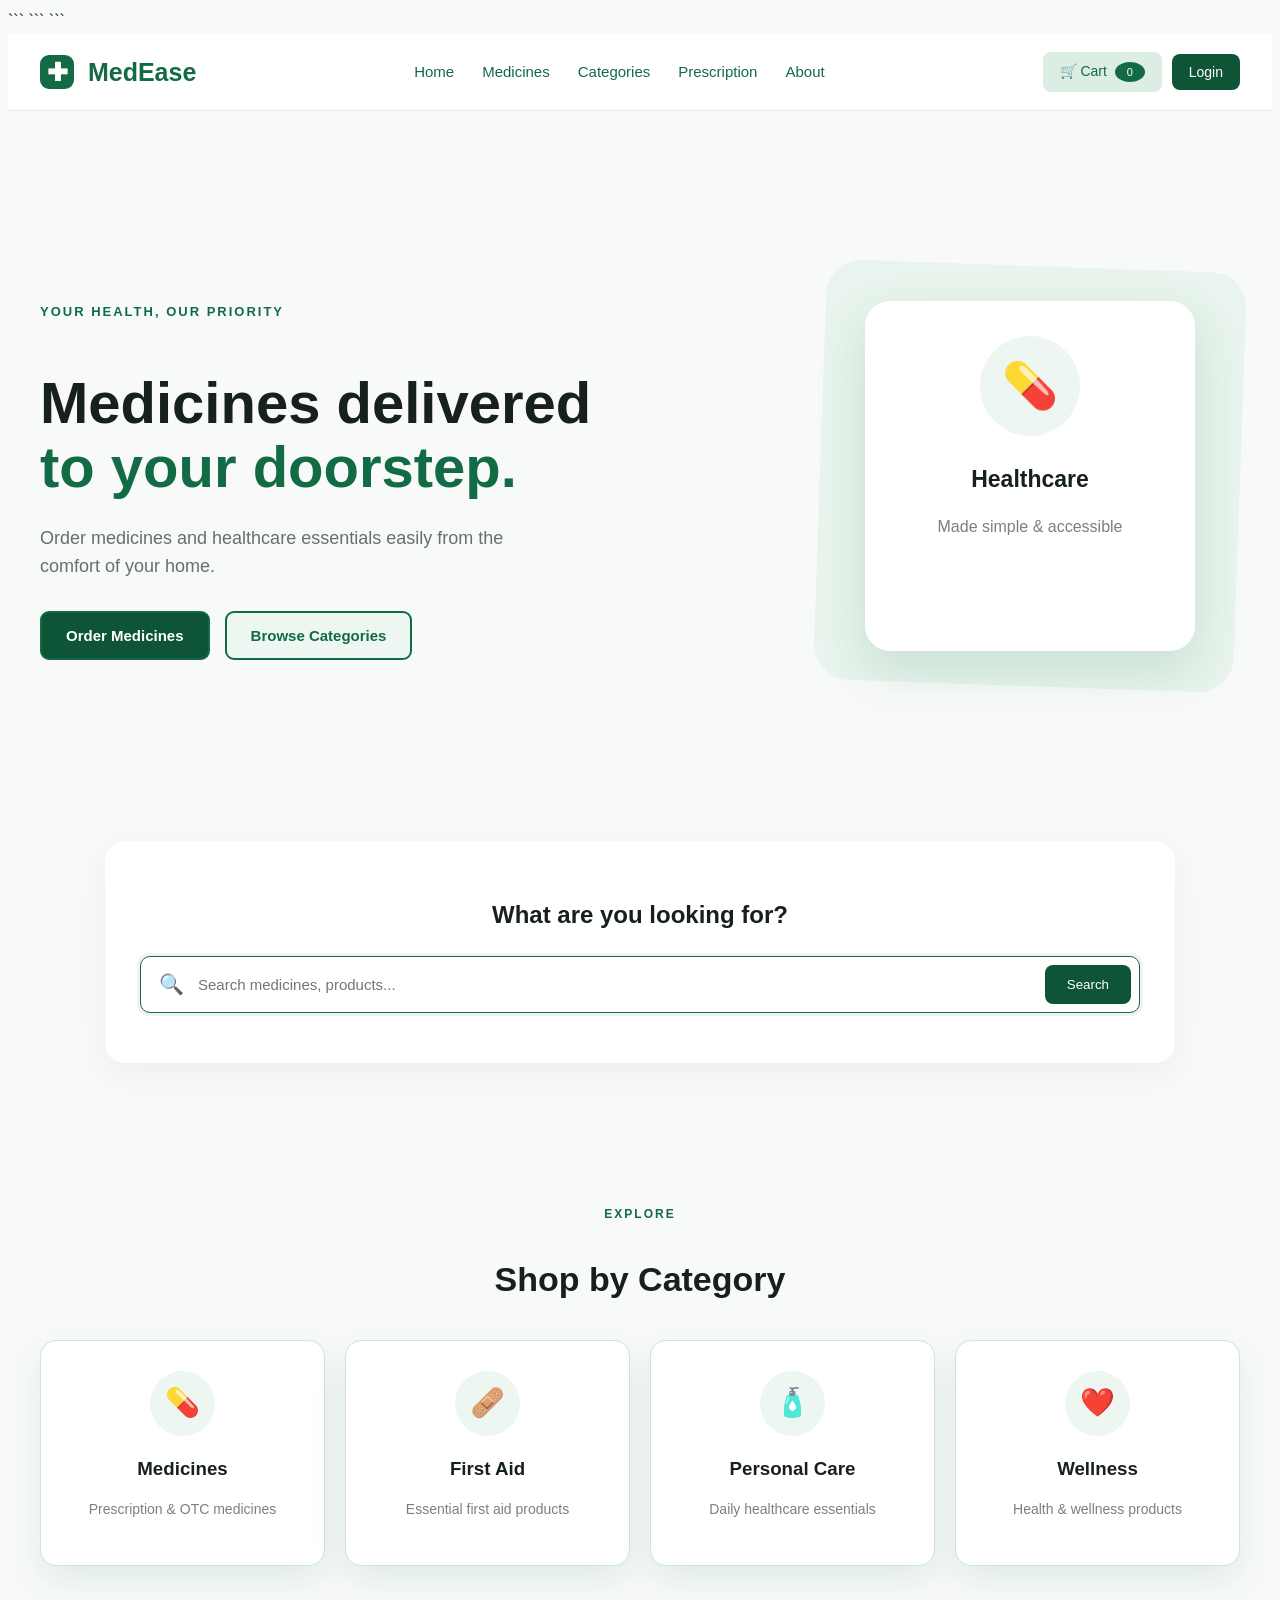
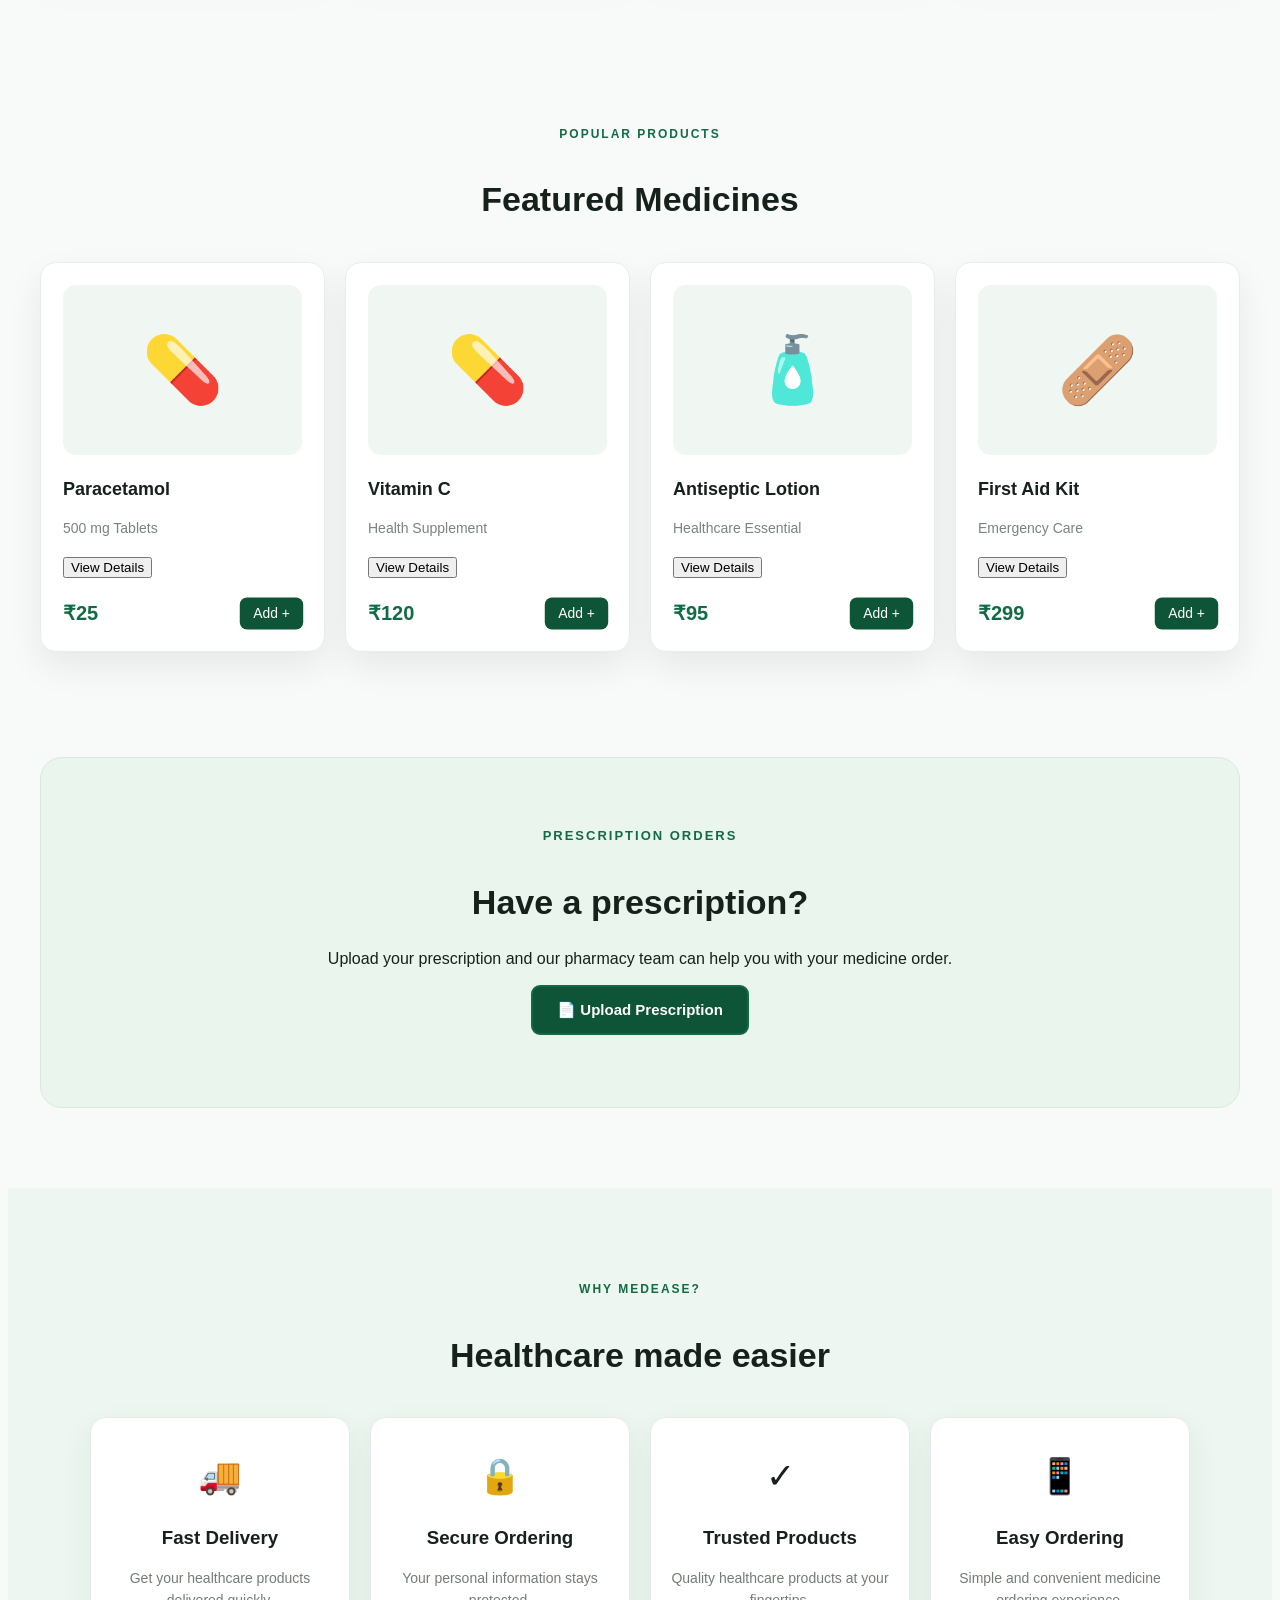
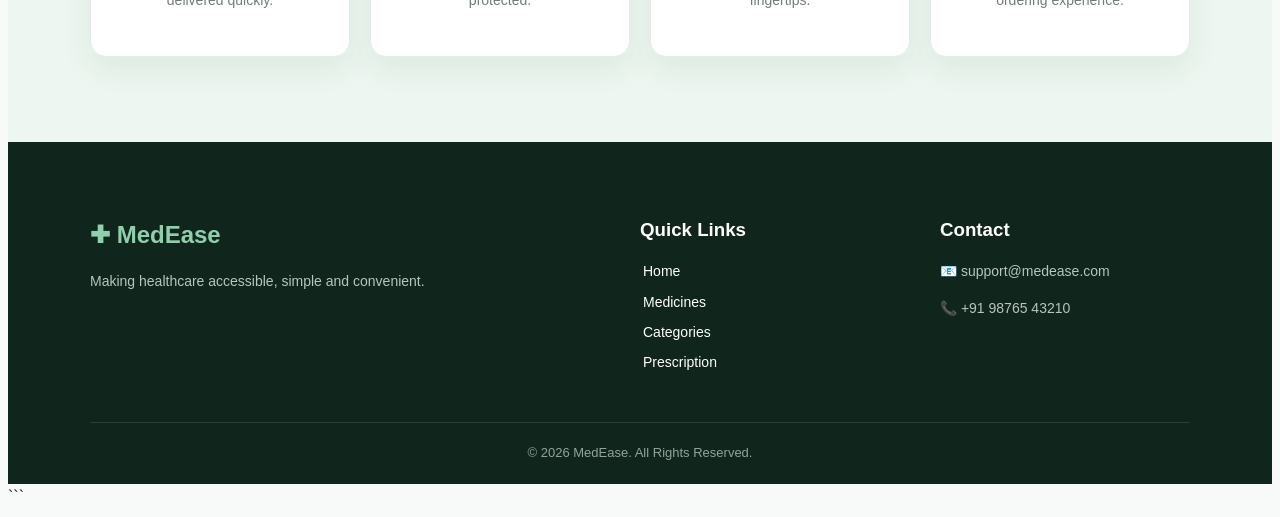
==== commit 69938f57: "Update index.html" ====
--- a/index.html
+++ b/index.html
@@ -28,7 +28,6 @@
             <span>✚</span> MedEase
         </div>
 
-
         <div class="nav-links">
 
             <a href="#home">Home</a>
@@ -42,7 +41,6 @@
             <a href="#about">About</a>
 
         </div>
-
 
         <div class="nav-buttons">
 
@@ -55,7 +53,6 @@
 
             </button>
 
-
             <button
                 class="login-btn"
                 id="loginBtn">
@@ -71,21 +68,18 @@
 </header>
 
 
-
 <!-- ================= HERO SECTION ================= -->
 
 <section
     class="hero"
     id="home">
 
-
     <div class="hero-content">
 
         <p class="small-title">
             YOUR HEALTH, OUR PRIORITY
         </p>
 
-
         <h1>
 
             Medicines delivered
@@ -96,14 +90,12 @@
 
         </h1>
 
-
         <p class="hero-text">
 
             Order medicines and healthcare essentials
             easily from the comfort of your home.
 
         </p>
-
 
         <div class="hero-buttons">
 
@@ -115,7 +107,6 @@
 
             </button>
 
-
             <button
                 class="secondary-btn"
                 id="browseCategoriesBtn">
@@ -129,7 +120,6 @@
     </div>
 
 
-
     <div class="hero-image">
 
         <div class="medicine-card">
@@ -151,7 +141,6 @@
     </div>
 
 </section>
-
 
 
 <!-- ================= SEARCH SECTION ================= -->
@@ -162,31 +151,26 @@
         What are you looking for?
     </h2>
 
-
     <div class="search-box">
 
         <span>
             🔍
         </span>
-
 
         <input
             type="text"
             id="searchInput"
             placeholder="Search medicines, products...">
 
-
         <button id="searchBtn">
             Search
         </button>
 
     </div>
 
-
     <p id="searchMessage"></p>
 
 </section>
-
 
 
 <!-- ================= CATEGORIES ================= -->
@@ -195,7 +179,6 @@
     class="categories"
     id="categories">
 
-
     <div class="section-heading">
 
         <p>
@@ -209,9 +192,7 @@
     </div>
 
 
-
     <div class="category-container">
-
 
         <div
             class="category-card"
@@ -232,7 +213,6 @@
         </div>
 
 
-
         <div
             class="category-card"
             data-category="firstaid">
@@ -252,7 +232,6 @@
         </div>
 
 
-
         <div
             class="category-card"
             data-category="personalcare">
@@ -272,7 +251,6 @@
         </div>
 
 
-
         <div
             class="category-card"
             data-category="wellness">
@@ -291,11 +269,9 @@
 
         </div>
 
-
     </div>
 
 </section>
-
 
 
 <!-- ================= FEATURED MEDICINES ================= -->
@@ -304,7 +280,6 @@
     class="medicines"
     id="medicines">
 
-
     <div class="section-heading">
 
         <p>
@@ -318,7 +293,6 @@
     </div>
 
 
-
     <div class="medicine-container">
 
 
@@ -328,28 +302,31 @@
             class="product-card"
             data-name="Paracetamol">
 
-
             <div class="product-image">
                 💊
             </div>
 
-
             <h3>
                 Paracetamol
             </h3>
 
-
             <p>
                 500 mg Tablets
             </p>
 
+            <button
+                class="view-details"
+                onclick="viewProduct('Paracetamol')">
+
+                View Details
+
+            </button>
 
             <div class="product-bottom">
 
                 <strong>
                     ₹25
                 </strong>
-
 
                 <button
                     class="add-cart"
@@ -365,35 +342,37 @@
         </div>
 
 
-
         <!-- PRODUCT 2 -->
 
         <div
             class="product-card"
             data-name="Vitamin C">
 
-
             <div class="product-image">
                 💊
             </div>
 
-
             <h3>
                 Vitamin C
             </h3>
 
-
             <p>
                 Health Supplement
             </p>
 
+            <button
+                class="view-details"
+                onclick="viewProduct('Vitamin C')">
+
+                View Details
+
+            </button>
 
             <div class="product-bottom">
 
                 <strong>
                     ₹120
                 </strong>
-
 
                 <button
                     class="add-cart"
@@ -409,35 +388,37 @@
         </div>
 
 
-
         <!-- PRODUCT 3 -->
 
         <div
             class="product-card"
             data-name="Antiseptic Lotion">
 
-
             <div class="product-image">
                 🧴
             </div>
 
-
             <h3>
                 Antiseptic Lotion
             </h3>
 
-
             <p>
                 Healthcare Essential
             </p>
 
+            <button
+                class="view-details"
+                onclick="viewProduct('Antiseptic Lotion')">
+
+                View Details
+
+            </button>
 
             <div class="product-bottom">
 
                 <strong>
                     ₹95
                 </strong>
-
 
                 <button
                     class="add-cart"
@@ -453,35 +434,37 @@
         </div>
 
 
-
         <!-- PRODUCT 4 -->
 
         <div
             class="product-card"
             data-name="First Aid Kit">
 
-
             <div class="product-image">
                 🩹
             </div>
 
-
             <h3>
                 First Aid Kit
             </h3>
 
-
             <p>
                 Emergency Care
             </p>
 
+            <button
+                class="view-details"
+                onclick="viewProduct('First Aid Kit')">
+
+                View Details
+
+            </button>
 
             <div class="product-bottom">
 
                 <strong>
                     ₹299
                 </strong>
-
 
                 <button
                     class="add-cart"
@@ -502,33 +485,28 @@
 </section>
 
 
-
 <!-- ================= PRESCRIPTION SECTION ================= -->
 
 <section
     class="prescription"
     id="prescription">
 
-
     <div class="prescription-content">
 
         <p class="small-title">
             PRESCRIPTION ORDERS
         </p>
 
-
         <h2>
             Have a prescription?
         </h2>
 
-
         <p>
 
             Upload your prescription and our pharmacy
             team can help you with your medicine order.
 
         </p>
-
 
         <button
             class="primary-btn"
@@ -537,7 +515,6 @@
             📄 Upload Prescription
 
         </button>
-
 
         <input
             type="file"
@@ -545,13 +522,11 @@
             accept=".jpg,.jpeg,.png,.pdf"
             hidden>
 
-
         <p id="fileName"></p>
 
     </div>
 
 </section>
-
 
 
 <!-- ================= WHY CHOOSE US ================= -->
@@ -560,7 +535,6 @@
     class="why-us"
     id="about">
 
-
     <div class="section-heading">
 
         <p>
@@ -574,7 +548,6 @@
     </div>
 
 
-
     <div class="features">
 
 
@@ -596,7 +569,6 @@
         </div>
 
 
-
         <div class="feature">
 
             <span>
@@ -615,7 +587,6 @@
         </div>
 
 
-
         <div class="feature">
 
             <span>
@@ -634,7 +605,6 @@
         </div>
 
 
-
         <div class="feature">
 
             <span>
@@ -658,11 +628,9 @@
 </section>
 
 
-
 <!-- ================= FOOTER ================= -->
 
 <footer>
-
 
     <div class="footer-content">
 
@@ -681,29 +649,24 @@
         </div>
 
 
-
         <div>
 
             <h3>
                 Quick Links
             </h3>
-
 
             <a href="#home">
                 Home
             </a>
 
-
             <a href="#medicines">
                 Medicines
             </a>
 
-
             <a href="#categories">
                 Categories
             </a>
 
-
             <a href="#prescription">
                 Prescription
             </a>
@@ -711,7 +674,6 @@
         </div>
 
 
-
         <div>
 
             <h3>
@@ -730,7 +692,6 @@
 
 
     </div>
-
 
 
     <div class="footer-bottom">
@@ -744,7 +705,6 @@
 </footer>
 
 
-
 <!-- ================= JAVASCRIPT ================= -->
 
 <script src="script.js"></script>
